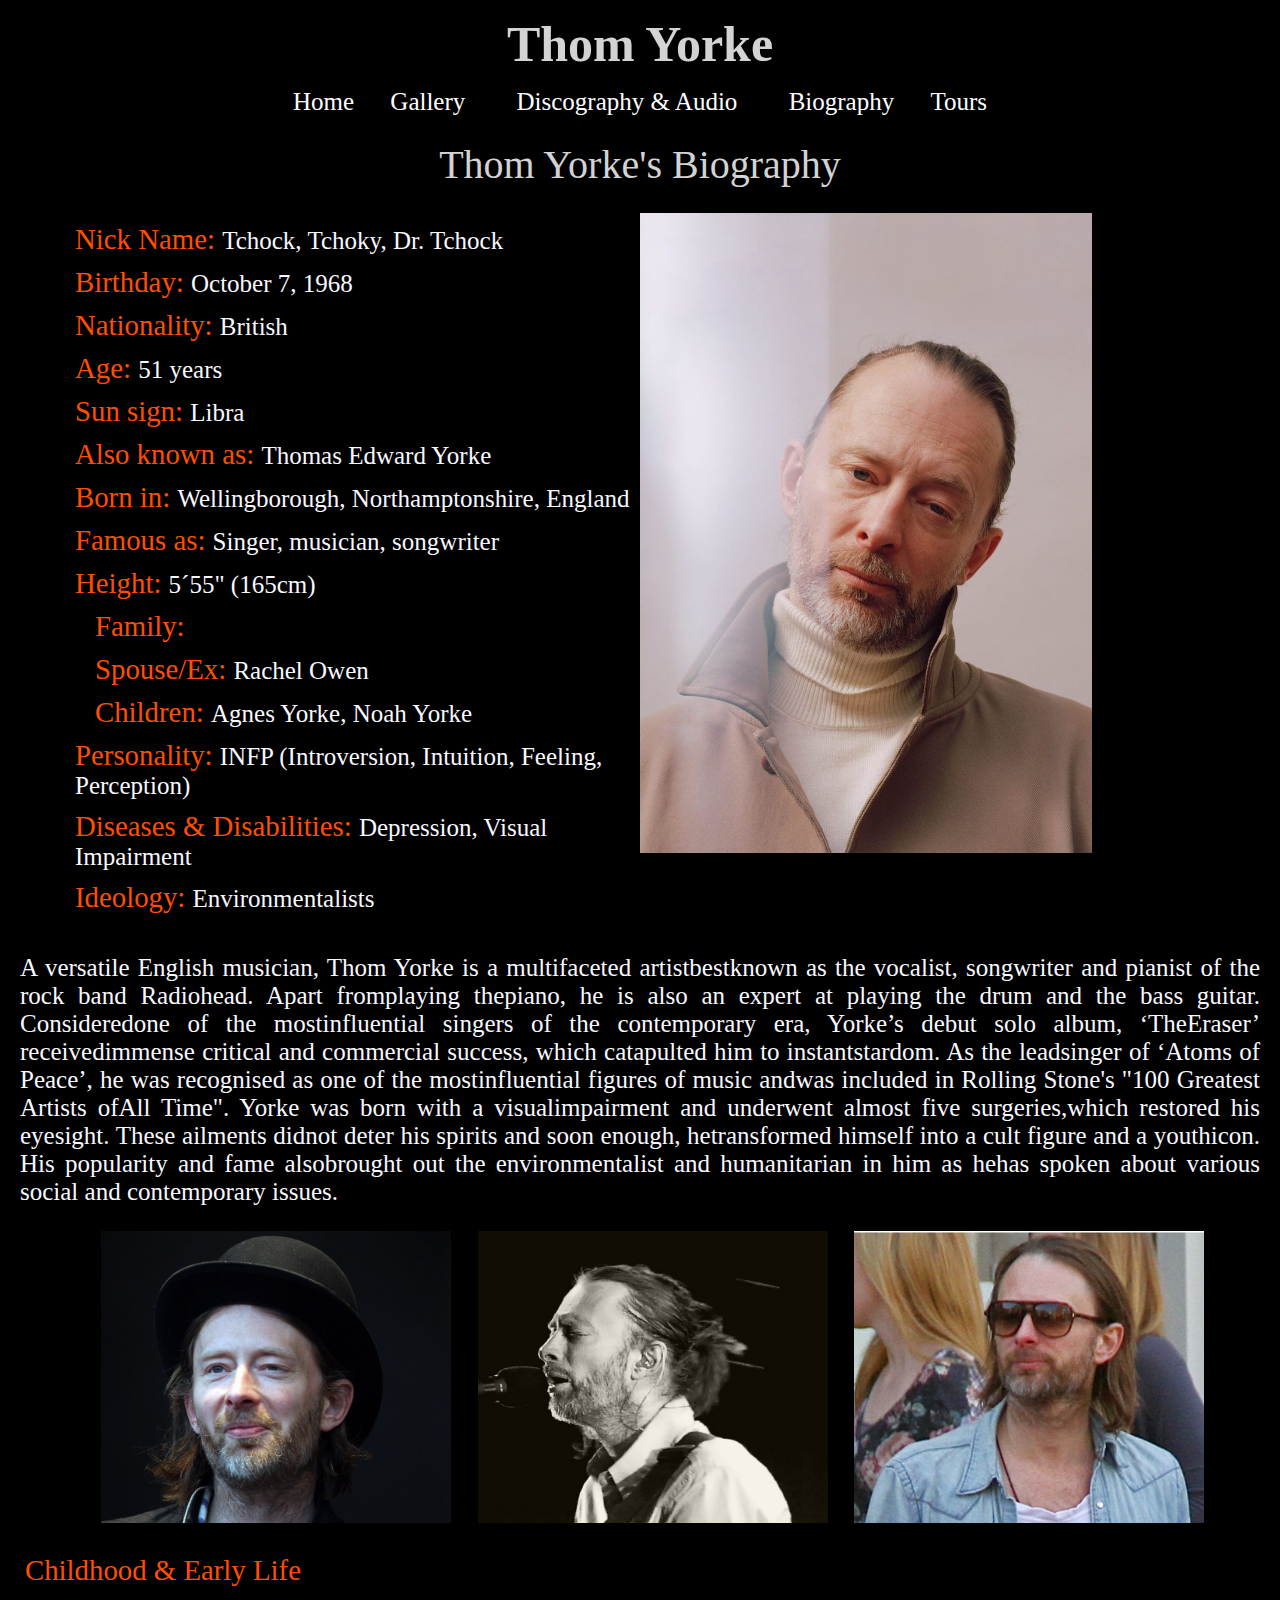
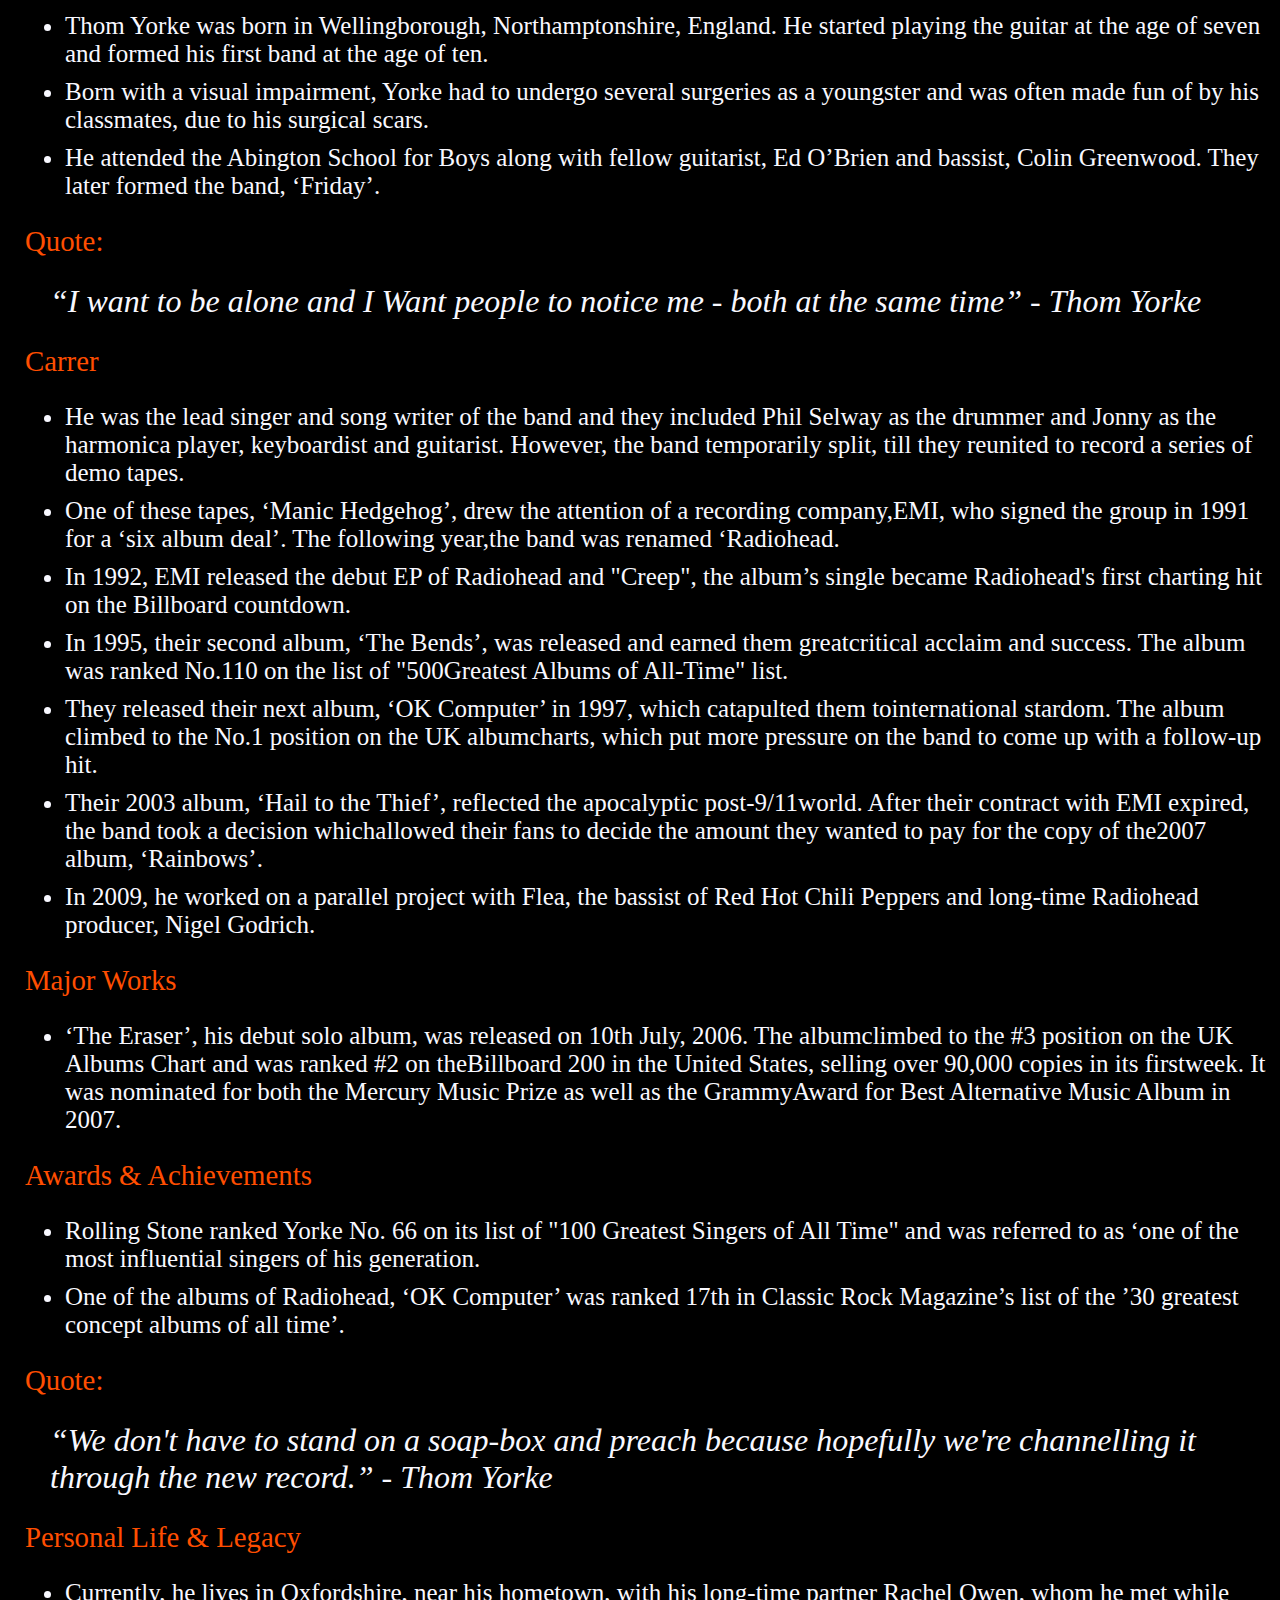
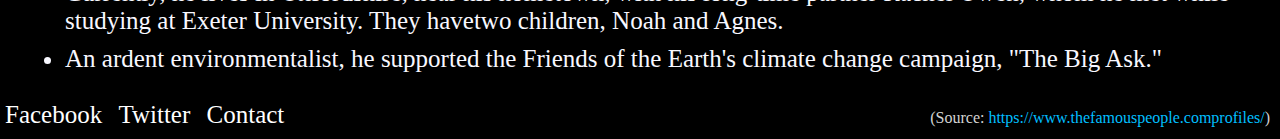
==== biography.html @ f34d4f46 "Primer commit" ====
<!DOCTYPE html>
<html lang="en-GB">
<!--Proyecto Dis. Web: Rafael Chacin #coderhouse-->

<head>
    <meta charset="UTF-8">
    <meta name="viewport" content="width=device-width, initial-scale=1.0">
    <meta http-equiv="X-UA-Compatible" content="ie=edge">
    <title>Biography - Thom Yorke Official Site</title>
    <link rel="stylesheet" href="css/biography.css">
    <link rel="stylesheet" media="screen" href="https://fontlibrary.org/face/bebas" type="text/css" />
</head>

<body>
    <header>
        <h1 class="thomyorke">Thom Yorke</h1>
        <nav class="header_nav">
            <a class="nav_text" href="index.html">Home</a>
            <a class="nav_text" href="gallery.html">Gallery</a>
            <div class="nav_div">
                <a class="nav_text" href="discography.html">Discography & Audio</a>
                <ul class="discos">
                    <li class="table_title">Anima (2019)</li>
                    <li class="table_title">Suspiria (2018)</li>
                    <li class="table_title">Tomorrow's Modern Boxes (2014)</li>
                    <li class="table_title">The Eraser Rmxs (2007)</li>
                    <li class="table_title">The Eraser (2006)</li>
                </ul>
            </div>
            <a class="nav_text" href="biography.html">Biography</a>
            <a class="nav_text" href="tours.html">Tours</a>
        </nav>
    </header>
    <p class="bio_title">Thom Yorke's Biography</p>
    <div class="personal_info">
        <div class="bio_body">
            <p class="personal_data"><span class="personaldata_title">Nick Name: </span>Tchock, Tchoky, Dr. Tchock</p>
            <p class="personal_data"><span class="personaldata_title">Birthday: </span>October 7, 1968</p>
            <p class="personal_data"><span class="personaldata_title">Nationality: </span>British</p>
            <p class="personal_data"><span class="personaldata_title">Age: </span>51 years</p>
            <p class="personal_data"><span class="personaldata_title">Sun sign: </span>Libra</p>
            <p class="personal_data"><span class="personaldata_title">Also known as: </span>Thomas Edward Yorke</p>
            <p class="personal_data"><span class="personaldata_title">Born in: </span>Wellingborough, Northamptonshire,
                England</p>
            <p class="personal_data"><span class="personaldata_title">Famous as: </span>Singer, musician, songwriter</p>
            <p class="personal_data"><span class="personaldata_title">Height: </span>5´55" (165cm)</p>
            <dl class="personal_data_list1">
                <dt class="personal_data1">Family:</dt>
                <dd class="personal_data"><span class="personaldata_title">Spouse/Ex: </span>Rachel Owen</dd>
                <dd class="personal_data"><span class="personaldata_title">Children: </span>Agnes Yorke, Noah Yorke</dd>
            </dl>
            <p class="personal_data"><span class="personaldata_title">Personality: </span>INFP (Introversion, Intuition,
                Feeling, Perception)</p>
            <p class="personal_data"><span class="personaldata_title">Diseases & Disabilities: </span>Depression, Visual
                Impairment</p>
            <p class="personal_data"><span class="personaldata_title">Ideology: </span>Environmentalists</p>
        </div>
        <div    class="thom_main">
            <img src="img/Thom-Yorke-755x1069.jpg" alt="Thom Yorke Main">
        </div>
        <div class="clear"></div>
    </div>
    <p class="intro"> A versatile English musician, Thom Yorke is a multifaceted artistbestknown as the vocalist,
        songwriter and pianist of the rock band Radiohead. Apart fromplaying thepiano, he is also an expert at playing
        the drum and the bass guitar. Consideredone of the mostinfluential singers of the contemporary era, Yorke’s
        debut solo album, ‘TheEraser’ receivedimmense critical and commercial success, which catapulted him to
        instantstardom. As the leadsinger of ‘Atoms of Peace’, he was recognised as one of the mostinfluential figures
        of music andwas included in Rolling Stone's "100 Greatest Artists ofAll Time". Yorke was born with a
        visualimpairment and underwent almost five surgeries,which restored his eyesight. These ailments didnot deter
        his spirits and soon enough, hetransformed himself into a cult figure and a youthicon. His popularity and fame
        alsobrought out the environmentalist and humanitarian in him as hehas spoken about various social and
        contemporary issues.</p>
    <div class="images_block">
        <img src="img/thom-yorke-4.jpg" alt="Thom Yorke" class="images1">
        <img src="img/thom-yorke-5.jpg" alt="Thom Yorke" class="images1">
        <img src="img/thom-yorke-6.jpg" alt="Thom Yorke" class="images1">
    </div>
    <div class="sec_intro">
        <div>
            <p class="intro_title">Childhood & Early Life</p>
            <ul>
                <li class="intro_list">
                    Thom Yorke was born in Wellingborough, Northamptonshire, England. He started playing the guitar at
                    the age of seven and formed his first band at the age of ten.
                </li>
                <li class="intro_list">
                    Born with a visual impairment, Yorke had to undergo several surgeries as a youngster and was often
                    made fun of by his classmates, due to his surgical scars.
                </li>
                <li class="intro_list">
                    He attended the Abington School for Boys along with fellow guitarist, Ed O’Brien and bassist, Colin
                    Greenwood. They later formed the band, ‘Friday’.
                </li>
            </ul>
        </div>
        <div class="quote1">
            <p class="quote_title">Quote: </p>
            <blockquote cite="https://www.thefamouspeople.com/profiles/thomas-edward-yorke-3003.php">
                <q>I want to be alone and I Want people to notice me - both at the same time</q> - Thom Yorke
            </blockquote>
        </div>
        <div>
            <p class="intro_title">Carrer</p>
            <ul>
                <li class="intro_list">
                    He was the lead singer and song writer of the band and they included Phil Selway as the drummer and
                    Jonny as the harmonica player, keyboardist and guitarist. However, the band temporarily split, till
                    they reunited to record a series of demo tapes.
                </li>
                <li class="intro_list">
                    One of these tapes, ‘Manic Hedgehog’, drew the attention of a recording company,EMI, who signed the
                    group in 1991 for a ‘six album deal’. The following year,the band was renamed ‘Radiohead.
                </li>
                <li class="intro_list">
                    In 1992, EMI released the debut EP of Radiohead and "Creep", the album’s single became Radiohead's
                    first charting hit on the Billboard countdown.
                </li>
                <li class="intro_list">
                    In 1995, their second album, ‘The Bends’, was released and earned them greatcritical acclaim and
                    success. The album was ranked No.110 on the list of "500Greatest Albums of All-Time" list.
                </li>
                <li class="intro_list">
                    They released their next album, ‘OK Computer’ in 1997, which catapulted them tointernational
                    stardom. The album climbed to the No.1 position on the UK albumcharts, which put more pressure on
                    the band to come up with a follow-up hit.
                </li>
                <li class="intro_list">
                    Their 2003 album, ‘Hail to the Thief’, reflected the apocalyptic post-9/11world. After their
                    contract with EMI expired, the band took a decision whichallowed their fans to decide the amount
                    they wanted to pay for the copy of the2007 album, ‘Rainbows’.
                </li>
                <li class="intro_list">
                    In 2009, he worked on a parallel project with Flea, the bassist of Red Hot Chili Peppers and
                    long-time Radiohead producer, Nigel Godrich.
                </li>
            </ul>
        </div>
        <div>
            <p class="intro_title">Major Works</p>
            <ul>
                <li class="intro_list">
                    ‘The Eraser’, his debut solo album, was released on 10th July, 2006. The albumclimbed to the #3
                    position on the UK Albums Chart and was ranked #2 on theBillboard 200 in the United States, selling
                    over 90,000 copies in its firstweek. It was nominated for both the Mercury Music Prize as well as
                    the GrammyAward for Best Alternative Music Album in 2007.
                </li>
            </ul>
        </div>
        <div>
            <p class="intro_title">Awards & Achievements</p>
            <ul>
                <li class="intro_list">
                    Rolling Stone ranked Yorke No. 66 on its list of "100 Greatest Singers of All Time" and was referred
                    to as ‘one of the most influential singers of his generation.
                </li>
                <li class="intro_list">
                    One of the albums of Radiohead, ‘OK Computer’ was ranked 17th in Classic Rock Magazine’s list of the
                    ’30 greatest concept albums of all time’.
                </li>
            </ul>
        </div>
        <div class="quote2">
            <p class="quote_title">Quote: </p>
            <blockquote cite="https://www.thefamouspeople.com/profiles/thomas-edward-yorke-3003.php">
                <q>We don't have to stand on a soap-box and preach because hopefully we're channelling it through the
                    new record.</q> - Thom Yorke
            </blockquote>
        </div>
        <div>
            <p class="intro_title">Personal Life & Legacy</p>
            <ul>
                <li class="intro_list">
                    Currently, he lives in Oxfordshire, near his hometown, with his long-time partner Rachel Owen, whom
                    he met while studying at Exeter University. They havetwo children, Noah and Agnes.
                </li>
                <li class="intro_list">
                    An ardent environmentalist, he supported the Friends of the Earth's climate change campaign, "The
                    Big Ask."
                </li>
            </ul>
        </div>
    </div>
    <footer class="main_footer">
        <div class="social_footer">
            <a class="footer_text" href="http://www.facebook.com" title="Facebook" target="_blank">Facebook</a>
            <a class="footer_text" href="http://www.twitter.com" title="Twitter" target="_blank">Twitter</a>
            <a class="footer_text" href="contact.html" target="_blank">Contact</a>
            <iframe
                src="https://open.spotify.com/follow/1/?uri=spotify:artist:4CvTDPKA6W06DRfBnZKrau&size=basic&theme=light"
                width="200" height="25" scrolling="no" frameborder="0" style="border:none; overflow:hidden;"
                allowtransparency="true"></iframe>
        </div>
        <div class="source_footer">
            <span class="source_link">(Source: </span><a
                href="https://www.thefamouspeople.com/profiles/thomas-edward-yorke-3003.php" id="source"
                target="_blank">https://www.thefamouspeople.comprofiles/</a><span class="source_link">)</span>
        </div>
    </footer>
</body>

</html>
---- css/biography.css ----
body{
    width: auto;
    background-color:#000000;
    color: lightgray;
    margin: 0px;
    font-size: 25px;
    font-family: 'BebasNeueRegular';
    font-weight: normal;
    font-style: normal;
}
header {
    height: 100%;
    text-align: center;
  }
  .header_nav {
    width: 100%;
  }
  .thomyorke {
    margin: 15px 0px;
  }
  .nav_text:link,
  .footer_text:link {
    color: white;
    text-decoration: none;
  }
  .nav_text:visited,
  .footer_text:visited {
    color: white;
  }
  .nav_text:hover,
  .footer_text:hover {
    text-decoration: none;
    color: #ff4e00;
  }
  .nav_text,
  .nav_div {
    margin: 0px 15px;
    display: inline;
    position: relative;
  }
  .discos {
    border: 1px outset lightslategrey;
    list-style-type: none;
    width: 300px;
    padding: 15px;
    background-color: #000000;
    display: none;
    position: absolute;
    top: 5px;
    left: 0px;
    z-index: auto;
    text-align: left;
  }
  .nav_div:hover .discos {
    color: #ff4e00;
    display: block;
}
.personal_info,.images_block,.sec_intro {
    margin-left: 25px;
}
.personal_info::after {
    display: table;
    clear: both;
    content: "";
}
/*.thom_main {
    height: auto;
    position: relative;
}*/
.bio_body,.thom_main {
    width: 45%;
    float: left;
}
.thom_main img {
    height: auto;
    max-width: 80%;
    vertical-align: middle;
}
.bio_body {
    padding-left: 50px;
}
.images_block {
    text-align: center;
}
.personaldata_title,.intro_title,.quote_title  {
    color: #FF4E00;
    font-size: 1.8rem;
    margin: 25px    0px;
}
.personal_data1     {
    color: #FF4E00;
    font-size: 1.8rem;
}
.personal_data,.personal_data,.intro,.intro_list  {
    color: ghostwhite;
    margin: 10px 0px;
}
.personal_data_list1        {
    margin: 5px 0px 5px 20px;
    list-style-type: circle;
}
.bio_title  {
    font-size: 2.5rem;
    margin: 25px    0px;
    text-align: center;
}
.intro  {
    margin: 30px 20px 25px 20px;
    text-align: justify;
}
.images1   {
    width: 350px;
    height: auto;
    margin: 0px 10px;
}
.main_footer    {
    width: 100%;
    margin: 0;
    position: relative;
    margin: 20px 0px 10px 0px;
}
.footer_text {
    margin: 0px 5px;
  }
.source_footer       {
    position: absolute;
    right: 10px;
    bottom: 0px;
    z-index: 1;
}
/*.source_footer   {
   ___Debería estar en el margen derecho inferior___ 
    
}*/
blockquote  {
    color: ghostwhite;
    font-style: italic;
    font-size: 2rem;
    margin: 15px    0px 15px    25px;
}
#source:visited {
    color: deepskyblue;
}
#source,.source_link    {
    font-size: 1rem;
}
#source:link    {
    color: deepskyblue;
    text-decoration: none;
}
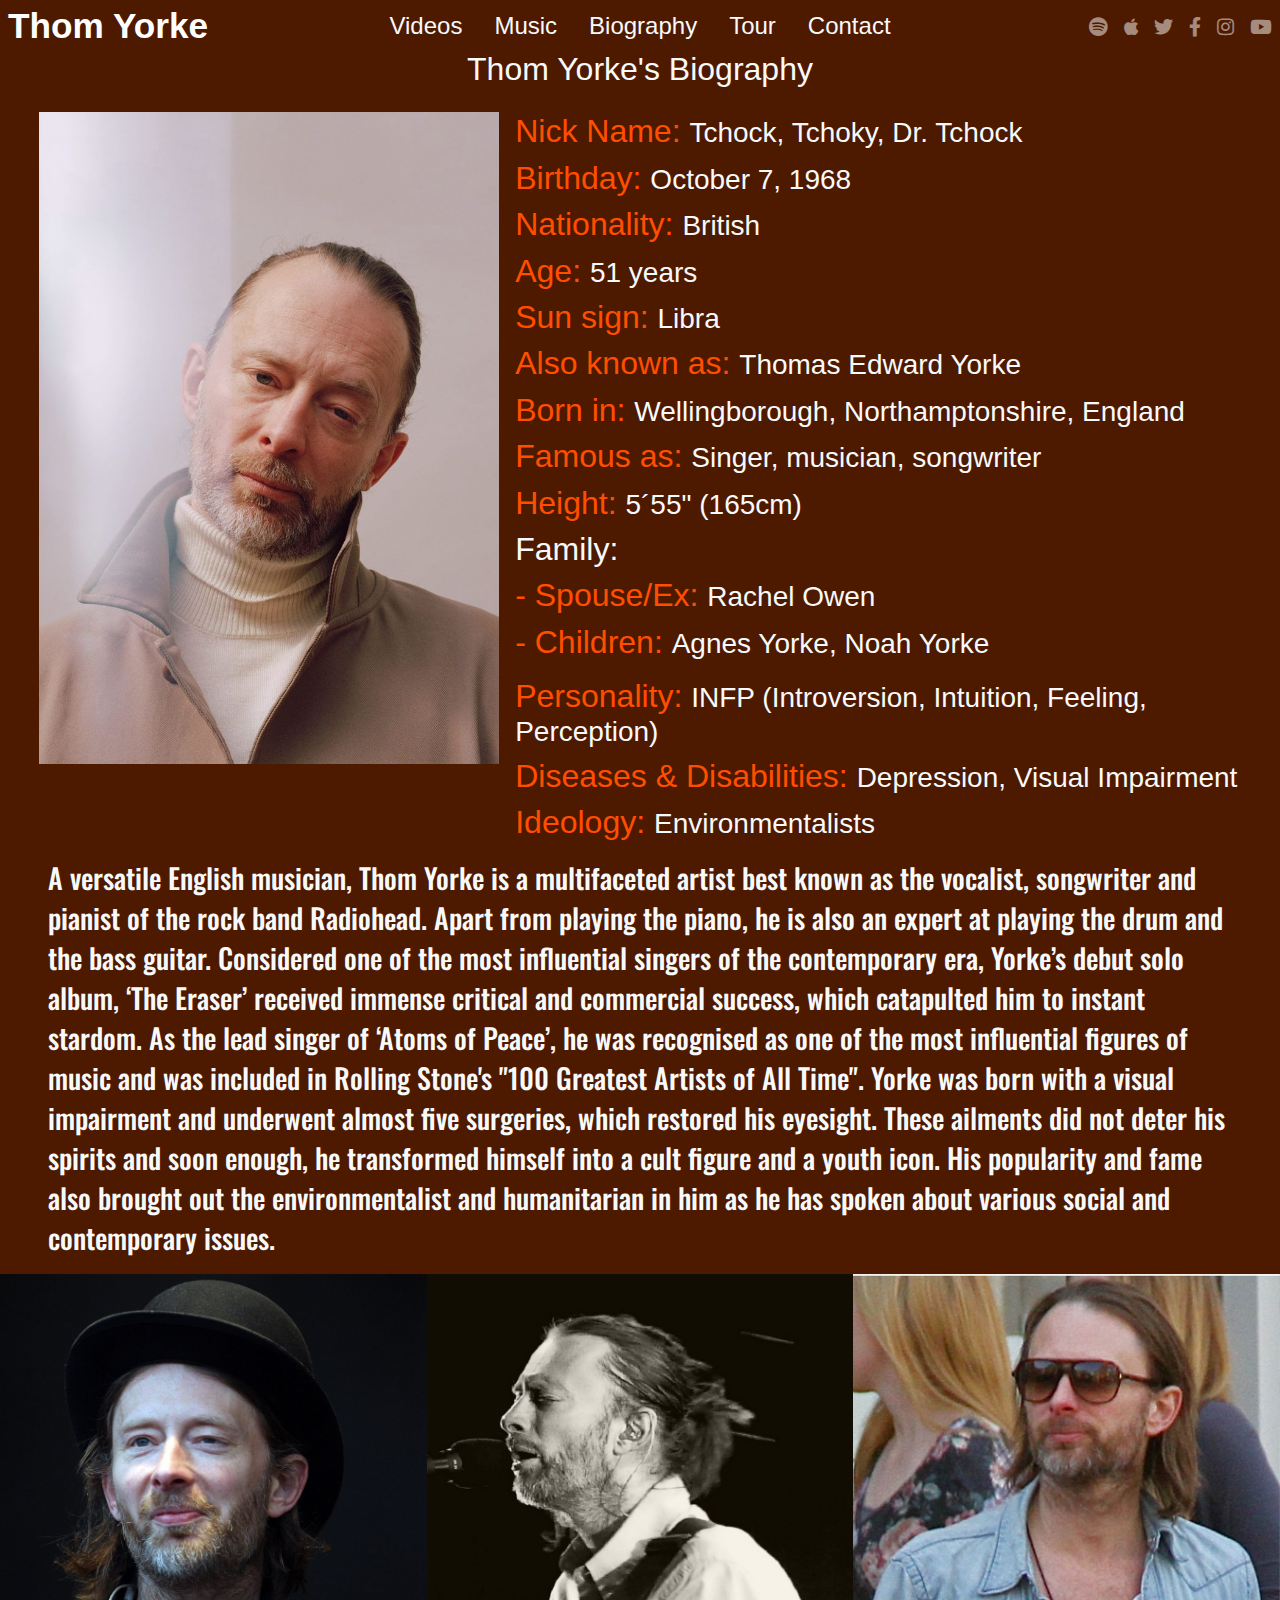
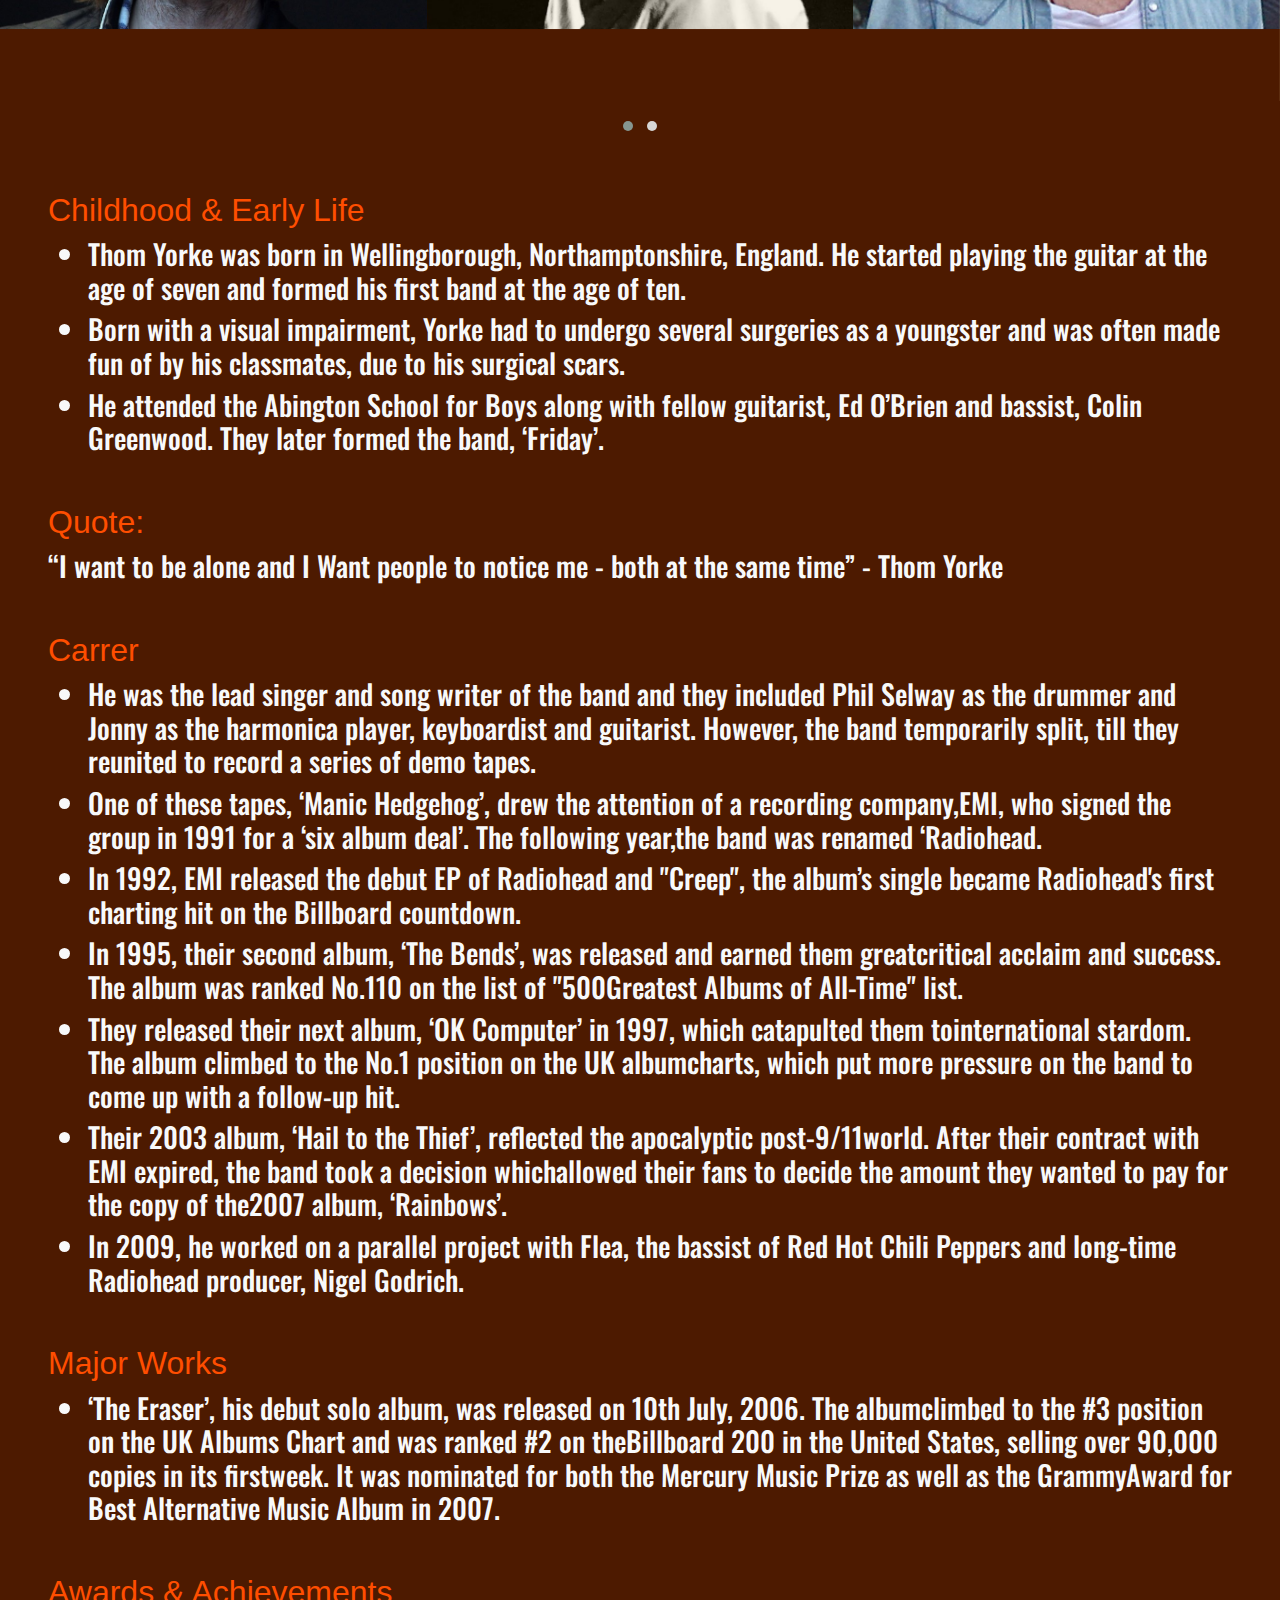
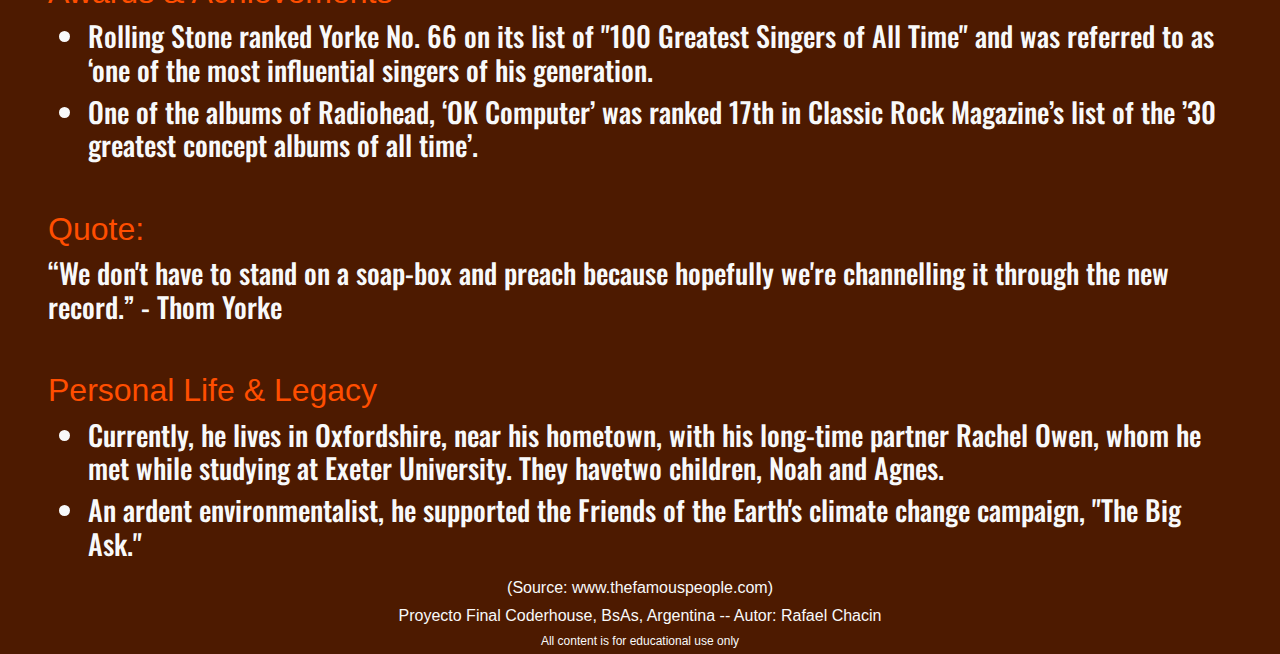
==== commit 55b573e2: "Bio update" ====
--- a/biography.html
+++ b/biography.html
@@ -3,199 +3,414 @@
 <!--Proyecto Dis. Web: Rafael Chacin #coderhouse-->
 
 <head>
-    <meta charset="UTF-8">
-    <meta name="viewport" content="width=device-width, initial-scale=1.0">
-    <meta http-equiv="X-UA-Compatible" content="ie=edge">
-    <title>Biography - Thom Yorke Official Site</title>
-    <link rel="stylesheet" href="css/biography.css">
-    <link rel="stylesheet" media="screen" href="https://fontlibrary.org/face/bebas" type="text/css" />
+  <meta charset="UTF-8" />
+  <meta name="viewport" content="width=device-width, initial-scale=1.0" />
+  <meta http-equiv="X-UA-Compatible" content="ie=edge" />
+  <meta name="theme-color" content="#787878" />
+  <title>Biography - Thom Yorke Official Site</title>
+  <link rel="shortcut icon" type="image/jpg" href="img/t-y.png" />
+  <link rel="stylesheet" href="https://cdnjs.cloudflare.com/ajax/libs/font-awesome/5.11.2/css/all.css" />
+  <link rel="stylesheet" href="css/bootstrap.css" />
+  <link rel="stylesheet" href="css/bootstrap-reboot.css" />
+  <link rel="stylesheet" href="css/bootstrap-grid.css" />
+  <link rel="stylesheet" media="screen" href="https://fontlibrary.org/face/bebas" type="text/css" />
+  <link href="https://fonts.googleapis.com/css?family=Bebas+Neue|Oswald&display=swap" rel="stylesheet">
+  <link rel="stylesheet" href="css/owl.carousel.min.css">
+  <link rel="stylesheet" href="css/owl.theme.default.min.css">
+  <style type="text/css">
+    .ham {
+      cursor: pointer;
+      -webkit-tap-highlight-color: transparent;
+      transition: transform 300ms;
+      -moz-user-select: none;
+      -webkit-user-select: none;
+      -ms-user-select: none;
+      user-select: none;
+    }
+
+    .hamRotate.active {
+      transform: rotate(45deg);
+    }
+
+    .hamRotate180.active {
+      transform: rotate(180deg);
+    }
+
+    .line {
+      fill: none;
+      transition: stroke-dasharray 400ms, stroke-dashoffset 400ms;
+      stroke: #6c757d;
+      stroke-width: 5.5;
+      stroke-linecap: round;
+    }
+
+    .ham1 .top {
+      stroke-dasharray: 40 139;
+    }
+
+    .ham1 .bottom {
+      stroke-dasharray: 40 180;
+    }
+
+    .ham1.active .top {
+      stroke-dashoffset: -98px;
+    }
+
+    .ham1.active .bottom {
+      stroke-dashoffset: -138px;
+    }
+
+    @media (min-width: 992px) {
+
+      .ham,
+      .line,
+      .ham1 {
+        display: none;
+      }
+    }
+  </style>
 </head>
 
 <body>
-    <header>
-        <h1 class="thomyorke">Thom Yorke</h1>
-        <nav class="header_nav">
-            <a class="nav_text" href="index.html">Home</a>
-            <a class="nav_text" href="gallery.html">Gallery</a>
-            <div class="nav_div">
-                <a class="nav_text" href="discography.html">Discography & Audio</a>
-                <ul class="discos">
-                    <li class="table_title">Anima (2019)</li>
-                    <li class="table_title">Suspiria (2018)</li>
-                    <li class="table_title">Tomorrow's Modern Boxes (2014)</li>
-                    <li class="table_title">The Eraser Rmxs (2007)</li>
-                    <li class="table_title">The Eraser (2006)</li>
-                </ul>
-            </div>
-            <a class="nav_text" href="biography.html">Biography</a>
-            <a class="nav_text" href="tours.html">Tours</a>
-        </nav>
-    </header>
-    <p class="bio_title">Thom Yorke's Biography</p>
-    <div class="personal_info">
-        <div class="bio_body">
-            <p class="personal_data"><span class="personaldata_title">Nick Name: </span>Tchock, Tchoky, Dr. Tchock</p>
-            <p class="personal_data"><span class="personaldata_title">Birthday: </span>October 7, 1968</p>
-            <p class="personal_data"><span class="personaldata_title">Nationality: </span>British</p>
-            <p class="personal_data"><span class="personaldata_title">Age: </span>51 years</p>
-            <p class="personal_data"><span class="personaldata_title">Sun sign: </span>Libra</p>
-            <p class="personal_data"><span class="personaldata_title">Also known as: </span>Thomas Edward Yorke</p>
-            <p class="personal_data"><span class="personaldata_title">Born in: </span>Wellingborough, Northamptonshire,
-                England</p>
-            <p class="personal_data"><span class="personaldata_title">Famous as: </span>Singer, musician, songwriter</p>
-            <p class="personal_data"><span class="personaldata_title">Height: </span>5´55" (165cm)</p>
-            <dl class="personal_data_list1">
-                <dt class="personal_data1">Family:</dt>
-                <dd class="personal_data"><span class="personaldata_title">Spouse/Ex: </span>Rachel Owen</dd>
-                <dd class="personal_data"><span class="personaldata_title">Children: </span>Agnes Yorke, Noah Yorke</dd>
-            </dl>
-            <p class="personal_data"><span class="personaldata_title">Personality: </span>INFP (Introversion, Intuition,
-                Feeling, Perception)</p>
-            <p class="personal_data"><span class="personaldata_title">Diseases & Disabilities: </span>Depression, Visual
-                Impairment</p>
-            <p class="personal_data"><span class="personaldata_title">Ideology: </span>Environmentalists</p>
-        </div>
-        <div    class="thom_main">
-            <img src="img/Thom-Yorke-755x1069.jpg" alt="Thom Yorke Main">
-        </div>
-        <div class="clear"></div>
-    </div>
-    <p class="intro"> A versatile English musician, Thom Yorke is a multifaceted artistbestknown as the vocalist,
-        songwriter and pianist of the rock band Radiohead. Apart fromplaying thepiano, he is also an expert at playing
-        the drum and the bass guitar. Consideredone of the mostinfluential singers of the contemporary era, Yorke’s
-        debut solo album, ‘TheEraser’ receivedimmense critical and commercial success, which catapulted him to
-        instantstardom. As the leadsinger of ‘Atoms of Peace’, he was recognised as one of the mostinfluential figures
-        of music andwas included in Rolling Stone's "100 Greatest Artists ofAll Time". Yorke was born with a
-        visualimpairment and underwent almost five surgeries,which restored his eyesight. These ailments didnot deter
-        his spirits and soon enough, hetransformed himself into a cult figure and a youthicon. His popularity and fame
-        alsobrought out the environmentalist and humanitarian in him as hehas spoken about various social and
-        contemporary issues.</p>
-    <div class="images_block">
-        <img src="img/thom-yorke-4.jpg" alt="Thom Yorke" class="images1">
-        <img src="img/thom-yorke-5.jpg" alt="Thom Yorke" class="images1">
-        <img src="img/thom-yorke-6.jpg" alt="Thom Yorke" class="images1">
-    </div>
-    <div class="sec_intro">
-        <div>
-            <p class="intro_title">Childhood & Early Life</p>
-            <ul>
-                <li class="intro_list">
-                    Thom Yorke was born in Wellingborough, Northamptonshire, England. He started playing the guitar at
-                    the age of seven and formed his first band at the age of ten.
-                </li>
-                <li class="intro_list">
-                    Born with a visual impairment, Yorke had to undergo several surgeries as a youngster and was often
-                    made fun of by his classmates, due to his surgical scars.
-                </li>
-                <li class="intro_list">
-                    He attended the Abington School for Boys along with fellow guitarist, Ed O’Brien and bassist, Colin
-                    Greenwood. They later formed the band, ‘Friday’.
-                </li>
-            </ul>
-        </div>
-        <div class="quote1">
-            <p class="quote_title">Quote: </p>
-            <blockquote cite="https://www.thefamouspeople.com/profiles/thomas-edward-yorke-3003.php">
-                <q>I want to be alone and I Want people to notice me - both at the same time</q> - Thom Yorke
-            </blockquote>
-        </div>
-        <div>
-            <p class="intro_title">Carrer</p>
-            <ul>
-                <li class="intro_list">
-                    He was the lead singer and song writer of the band and they included Phil Selway as the drummer and
-                    Jonny as the harmonica player, keyboardist and guitarist. However, the band temporarily split, till
-                    they reunited to record a series of demo tapes.
-                </li>
-                <li class="intro_list">
-                    One of these tapes, ‘Manic Hedgehog’, drew the attention of a recording company,EMI, who signed the
-                    group in 1991 for a ‘six album deal’. The following year,the band was renamed ‘Radiohead.
-                </li>
-                <li class="intro_list">
-                    In 1992, EMI released the debut EP of Radiohead and "Creep", the album’s single became Radiohead's
-                    first charting hit on the Billboard countdown.
-                </li>
-                <li class="intro_list">
-                    In 1995, their second album, ‘The Bends’, was released and earned them greatcritical acclaim and
-                    success. The album was ranked No.110 on the list of "500Greatest Albums of All-Time" list.
-                </li>
-                <li class="intro_list">
-                    They released their next album, ‘OK Computer’ in 1997, which catapulted them tointernational
-                    stardom. The album climbed to the No.1 position on the UK albumcharts, which put more pressure on
-                    the band to come up with a follow-up hit.
-                </li>
-                <li class="intro_list">
-                    Their 2003 album, ‘Hail to the Thief’, reflected the apocalyptic post-9/11world. After their
-                    contract with EMI expired, the band took a decision whichallowed their fans to decide the amount
-                    they wanted to pay for the copy of the2007 album, ‘Rainbows’.
-                </li>
-                <li class="intro_list">
-                    In 2009, he worked on a parallel project with Flea, the bassist of Red Hot Chili Peppers and
-                    long-time Radiohead producer, Nigel Godrich.
-                </li>
-            </ul>
-        </div>
-        <div>
-            <p class="intro_title">Major Works</p>
-            <ul>
-                <li class="intro_list">
-                    ‘The Eraser’, his debut solo album, was released on 10th July, 2006. The albumclimbed to the #3
-                    position on the UK Albums Chart and was ranked #2 on theBillboard 200 in the United States, selling
-                    over 90,000 copies in its firstweek. It was nominated for both the Mercury Music Prize as well as
-                    the GrammyAward for Best Alternative Music Album in 2007.
-                </li>
-            </ul>
-        </div>
-        <div>
-            <p class="intro_title">Awards & Achievements</p>
-            <ul>
-                <li class="intro_list">
-                    Rolling Stone ranked Yorke No. 66 on its list of "100 Greatest Singers of All Time" and was referred
-                    to as ‘one of the most influential singers of his generation.
-                </li>
-                <li class="intro_list">
-                    One of the albums of Radiohead, ‘OK Computer’ was ranked 17th in Classic Rock Magazine’s list of the
-                    ’30 greatest concept albums of all time’.
-                </li>
-            </ul>
-        </div>
-        <div class="quote2">
-            <p class="quote_title">Quote: </p>
-            <blockquote cite="https://www.thefamouspeople.com/profiles/thomas-edward-yorke-3003.php">
-                <q>We don't have to stand on a soap-box and preach because hopefully we're channelling it through the
-                    new record.</q> - Thom Yorke
-            </blockquote>
-        </div>
-        <div>
-            <p class="intro_title">Personal Life & Legacy</p>
-            <ul>
-                <li class="intro_list">
-                    Currently, he lives in Oxfordshire, near his hometown, with his long-time partner Rachel Owen, whom
-                    he met while studying at Exeter University. They havetwo children, Noah and Agnes.
-                </li>
-                <li class="intro_list">
-                    An ardent environmentalist, he supported the Friends of the Earth's climate change campaign, "The
-                    Big Ask."
-                </li>
-            </ul>
-        </div>
-    </div>
-    <footer class="main_footer">
-        <div class="social_footer">
-            <a class="footer_text" href="http://www.facebook.com" title="Facebook" target="_blank">Facebook</a>
-            <a class="footer_text" href="http://www.twitter.com" title="Twitter" target="_blank">Twitter</a>
-            <a class="footer_text" href="contact.html" target="_blank">Contact</a>
-            <iframe
-                src="https://open.spotify.com/follow/1/?uri=spotify:artist:4CvTDPKA6W06DRfBnZKrau&size=basic&theme=light"
-                width="200" height="25" scrolling="no" frameborder="0" style="border:none; overflow:hidden;"
-                allowtransparency="true"></iframe>
-        </div>
-        <div class="source_footer">
-            <span class="source_link">(Source: </span><a
-                href="https://www.thefamouspeople.com/profiles/thomas-edward-yorke-3003.php" id="source"
-                target="_blank">https://www.thefamouspeople.comprofiles/</a><span class="source_link">)</span>
-        </div>
-    </footer>
+  <header>
+    <nav class="navbar navbar-expand-lg navbar-dark fixed-top" role="navigation"
+      style="background-color: #000000; transition: 300ms ease-out;">
+      <a class="navbar-brand text-secundary font-weight-bold py-0 mx-2" style="font-size: 2.2rem;"
+        href="index.html">Thom Yorke</a>
+      <svg class="ham hamRotate ham1" id="burger" viewBox="0 0 100 100" width="50"
+        onclick="this.classList.toggle('active')">
+        <path class="line top"
+          d="m 30,33 h 40 c 0,0 9.044436,-0.654587 9.044436,-8.508902 0,-7.854315 -8.024349,-11.958003 -14.89975,-10.85914 -6.875401,1.098863 -13.637059,4.171617 -13.637059,16.368042 v 40" />
+        <path class="line middle" d="m 30,50 h 40" />
+        <path class="line bottom"
+          d="m 30,67 h 40 c 12.796276,0 15.357889,-11.717785 15.357889,-26.851538 0,-15.133752 -4.786586,-27.274118 -16.667516,-27.274118 -11.88093,0 -18.499247,6.994427 -18.435284,17.125656 l 0.252538,40" />
+      </svg>
+
+      <div class="navbar-collapse collapse" id="navbarTogglerDemo">
+        <!--<div class="d-flex flex-row toggle-menu"></div>-->
+
+        <ul class="navbar-nav especial toggle-menu justify-content-center">
+          <li class="nav-item">
+            <a class="nav-link text-light mx-3 p-0" href="videos.html" id="fotos">Videos</a>
+          </li>
+          <li class="nav-item">
+            <a class="nav-link text-light mx-3 p-0" href="music.html" id="musica">Music</a>
+          </li>
+          <li class="nav-item">
+            <a class="nav-link text-light mx-3 p-0" href="#" id="bio">Biography</a>
+          </li>
+          <li class="nav-item">
+            <a class="nav-link text-light mx-3 p-0" href="tours.html" id="gira">Tour</a>
+          </li>
+          <li class="nav-item">
+            <a class="nav-link text-light mx-3 p-0" href="contact.html" id="contacto">Contact</a>
+          </li>
+        </ul>
+      </div>
+      <div class="mobile-footer">
+        <ul class="navbar-nav mt-lg-0 justify-content-center">
+          <li class="nav-item mx-2" style="font-size: 1.2em;">
+            <a class="fab fa-spotify nav-link p-0" href="https://open.spotify.com/artist/4CvTDPKA6W06DRfBnZKrau"
+              title="Spotify" target="_blank"></a>
+          </li>
+          <li class="nav-item mx-2" style="font-size: 1.2em;">
+            <a class="fab fa-apple nav-link p-0" href="https://music.apple.com/us/artist/thom-yorke/39753073"
+              title="Apple Music" target="_blank"></a>
+          </li>
+          <li class="nav-item mx-2" style="font-size: 1.2em;">
+            <a class="fab fa-twitter nav-link p-0" href="https://twitter.com/thomyorke" title="Twitter"
+              target="_blank"></a>
+          </li>
+          <li class="nav-item mx-2" style="font-size: 1.2em;">
+            <a class="fab fa-facebook-f nav-link p-0" href="https://www.facebook.com/thom.yorke.353250"
+              title="Facebook m-1" target="_blank"></a>
+          </li>
+          <li class="nav-item mx-2" style="font-size: 1.2em;">
+            <a class="fab fa-instagram nav-link p-0" href="https://www.instagram.com/thomyorke/" title="Instagram"
+              target="_blank"></a>
+          </li>
+          <li class="nav-item mx-2" style="font-size: 1.2em;">
+            <a class="fab fa-youtube nav-link p-0" href="https://www.youtube.com/channel/UC9BJwi8Q2AiLtLHdGlWqsrQ"
+              title="YouTube" target="_blank"></a>
+          </li>
+        </ul>
+      </div>
+    </nav>
+  </header>
+  <h2 class="text-light h2 text-center mb-0" style="margin-top: 50px;">Thom Yorke's Biography</h2>
+  <div class="container-fluid d-lg-inline-flex mt-4 text-center">
+
+    <div class="ml-lg-4">
+      <img class="img-fluid" style="max-height: 680px;" src="img/Thom-Yorke-755x1069.jpg" alt="Thom Yorke Main">
+    </div>
+    <div class="ml-3 my-0 text-left">
+      <p class="h3 text-light"><span class="h2 text-warning">Nick Name: </span>Tchock, Tchoky, Dr. Tchock</p>
+      <p class="h3 text-light"><span class="h2 text-warning">Birthday: </span>October 7, 1968</p>
+      <p class="h3 text-light"><span class="h2 text-warning">Nationality: </span>British</p>
+      <p class="h3 text-light"><span class="h2 text-warning">Age: </span>51 years</p>
+      <p class="h3 text-light"><span class="h2 text-warning">Sun sign: </span>Libra</p>
+      <p class="h3 text-light"><span class="h2 text-warning">Also known as: </span>Thomas Edward Yorke</p>
+      <p class="h3 text-light"><span class="h2 text-warning">Born in: </span>Wellingborough, Northamptonshire,
+        England</p>
+      <p class="h3 text-light"><span class="h2 text-warning">Famous as: </span>Singer, musician, songwriter</p>
+      <p class="h3 text-light"><span class="h2 text-warning">Height: </span>5´55" (165cm)</p>
+      <dl class="">
+        <dt class="h2 text-light">Family:</dt>
+        <dd class="h3 text-light"><span class="h2 text-warning">- Spouse/Ex: </span>Rachel Owen</dd>
+        <dd class="h3 text-light"><span class="h2 text-warning">- Children: </span>Agnes Yorke, Noah Yorke</dd>
+      </dl>
+      <p class="h3 text-light"><span class="h2 text-warning">Personality: </span>INFP (Introversion, Intuition,
+        Feeling, Perception)</p>
+      <p class="h3 text-light"><span class="h2 text-warning">Diseases & Disabilities: </span>Depression, Visual
+        Impairment</p>
+      <p class="h3 text-light mb-0"><span class="h2 text-warning">Ideology: </span>Environmentalists</p>
+    </div>
+
+    <!--<div class="clear"></div>-->
+  </div>
+  <div class="container-fluid justify-content-center h3 text-light my-3 px-lg-5"
+    style="font-family: 'Oswald', sans-serif; line-height: 2.5rem;">
+    <p>A versatile English musician, Thom Yorke is a multifaceted artist best known as the vocalist, songwriter and
+      pianist of the rock band Radiohead. Apart from playing the piano, he is also an expert at playing the drum and the
+      bass guitar. Considered one of the most influential singers of the contemporary era, Yorke’s debut solo album,
+      ‘The Eraser’ received immense critical and commercial success, which catapulted him to instant stardom. As the
+      lead singer of ‘Atoms of Peace’, he was recognised as one of the most influential figures of music and was
+      included in Rolling Stone's "100 Greatest Artists of All Time". Yorke was born with a visual impairment and
+      underwent almost five surgeries, which restored his eyesight. These ailments did not deter his spirits and soon
+      enough, he transformed himself into a cult figure and a youth icon. His popularity and fame also brought out the
+      environmentalist and humanitarian in him as he has spoken about various social and contemporary issues.</p>
+  </div>
+  <div class="owl-carousel owl-theme owl-loaded">
+    <div class="owl-stage-outer">
+      <div class="owl-stage">
+        <div class="owl-item"><img class="img-fluid" src="img/thom-yorke-4.jpg" alt="Thom Yorke"></div>
+        <div class="owl-item"><img class="img-fluid" src="img/thom-yorke-5.jpg" alt="Thom Yorke"></div>
+        <div class="owl-item"><img class="img-fluid" src="img/thom-yorke-6.jpg" alt="Thom Yorke"></div>
+        <div class="owl-item"><img class="img-fluid" src="img/thomyorke_20191226_1.png" alt="Thom Yorke"></div>
+        <div class="owl-item"><img class="img-fluid" src="img/thomyorke_20191226_10.png" alt="Thom Yorke"></div>
+        <div class="owl-item"><img class="img-fluid" src="img/myxomhead_20191226_12.png" alt="Thom Yorke"></div>
+      </div>
+    </div>
+  </div>
+
+  <div class="container-fluid mt-5 px-lg-5">
+    <p class="h2 text-left text-warning">Childhood & Early Life</p>
+    <ul>
+      <li class="h3 text-light" style="font-family: 'Oswald', sans-serif;">
+        Thom Yorke was born in Wellingborough, Northamptonshire, England. He started playing the guitar at
+        the age of seven and formed his first band at the age of ten.
+      </li>
+      <li class="h3 text-light" style="font-family: 'Oswald', sans-serif;">
+        Born with a visual impairment, Yorke had to undergo several surgeries as a youngster and was often
+        made fun of by his classmates, due to his surgical scars.
+      </li>
+      <li class="h3 text-light" style="font-family: 'Oswald', sans-serif;">
+        He attended the Abington School for Boys along with fellow guitarist, Ed O’Brien and bassist, Colin
+        Greenwood. They later formed the band, ‘Friday’.
+      </li>
+    </ul>
+  </div>
+  <div class="container-fluid mt-5 px-lg-5">
+    <p class="h2 text-left text-warning">Quote: </p>
+    <blockquote class="h3 text-light" style="font-family: 'Oswald', sans-serif;" cite="https://www.thefamouspeople.com/profiles/thomas-edward-yorke-3003.php">
+      <q>I want to be alone and I Want people to notice me - both at the same time</q> - Thom Yorke
+    </blockquote>
+  </div>
+  <div class="container-fluid mt-5 px-lg-5">
+    <p class="h2 text-left text-warning">Carrer</p>
+    <ul>
+      <li class="h3 text-light" style="font-family: 'Oswald', sans-serif;">
+        He was the lead singer and song writer of the band and they included Phil Selway as the drummer and
+        Jonny as the harmonica player, keyboardist and guitarist. However, the band temporarily split, till
+        they reunited to record a series of demo tapes.
+      </li>
+      <li class="h3 text-light" style="font-family: 'Oswald', sans-serif;">
+        One of these tapes, ‘Manic Hedgehog’, drew the attention of a recording company,EMI, who signed the
+        group in 1991 for a ‘six album deal’. The following year,the band was renamed ‘Radiohead.
+      </li>
+      <li class="h3 text-light" style="font-family: 'Oswald', sans-serif;">
+        In 1992, EMI released the debut EP of Radiohead and "Creep", the album’s single became Radiohead's
+        first charting hit on the Billboard countdown.
+      </li>
+      <li class="h3 text-light" style="font-family: 'Oswald', sans-serif;">
+        In 1995, their second album, ‘The Bends’, was released and earned them greatcritical acclaim and
+        success. The album was ranked No.110 on the list of "500Greatest Albums of All-Time" list.
+      </li>
+      <li class="h3 text-light" style="font-family: 'Oswald', sans-serif;">
+        They released their next album, ‘OK Computer’ in 1997, which catapulted them tointernational
+        stardom. The album climbed to the No.1 position on the UK albumcharts, which put more pressure on
+        the band to come up with a follow-up hit.
+      </li>
+      <li class="h3 text-light" style="font-family: 'Oswald', sans-serif;">
+        Their 2003 album, ‘Hail to the Thief’, reflected the apocalyptic post-9/11world. After their
+        contract with EMI expired, the band took a decision whichallowed their fans to decide the amount
+        they wanted to pay for the copy of the2007 album, ‘Rainbows’.
+      </li>
+      <li class="h3 text-light" style="font-family: 'Oswald', sans-serif;">
+        In 2009, he worked on a parallel project with Flea, the bassist of Red Hot Chili Peppers and
+        long-time Radiohead producer, Nigel Godrich.
+      </li>
+    </ul>
+  </div>
+  <div class="container-fluid mt-5 px-lg-5"> 
+    <p class="h2 text-left text-warning">Major Works</p>
+    <ul>
+      <li class="h3 text-light" style="font-family: 'Oswald', sans-serif;">
+        ‘The Eraser’, his debut solo album, was released on 10th July, 2006. The albumclimbed to the #3
+        position on the UK Albums Chart and was ranked #2 on theBillboard 200 in the United States, selling
+        over 90,000 copies in its firstweek. It was nominated for both the Mercury Music Prize as well as
+        the GrammyAward for Best Alternative Music Album in 2007.
+      </li>
+    </ul>
+  </div>
+  <div class="container-fluid mt-5 px-lg-5">
+    <p class="h2 text-left text-warning">Awards & Achievements</p>
+    <ul>
+      <li class="h3 text-light" style="font-family: 'Oswald', sans-serif;">
+        Rolling Stone ranked Yorke No. 66 on its list of "100 Greatest Singers of All Time" and was referred
+        to as ‘one of the most influential singers of his generation.
+      </li>
+      <li class="h3 text-light" style="font-family: 'Oswald', sans-serif;">
+        One of the albums of Radiohead, ‘OK Computer’ was ranked 17th in Classic Rock Magazine’s list of the
+        ’30 greatest concept albums of all time’.
+      </li>
+    </ul>
+  </div>
+  <div class="container-fluid mt-5 px-lg-5">
+    <p class="h2 text-left text-warning">Quote: </p>
+    <blockquote class="h3 text-light" style="font-family: 'Oswald', sans-serif;" cite="https://www.thefamouspeople.com/profiles/thomas-edward-yorke-3003.php">
+      <q>We don't have to stand on a soap-box and preach because hopefully we're channelling it through the
+        new record.</q> - Thom Yorke
+    </blockquote>
+  </div>
+  <div class="container-fluid mt-5 px-lg-5">
+    <p class="h2 text-left text-warning">Personal Life & Legacy</p>
+    <ul>
+      <li class="h3 text-light" style="font-family: 'Oswald', sans-serif;">
+        Currently, he lives in Oxfordshire, near his hometown, with his long-time partner Rachel Owen, whom
+        he met while studying at Exeter University. They havetwo children, Noah and Agnes.
+      </li>
+      <li class="h3 text-light" style="font-family: 'Oswald', sans-serif;">
+        An ardent environmentalist, he supported the Friends of the Earth's climate change campaign, "The
+        Big Ask."
+      </li>
+    </ul>
+  </div>
+
+  <footer class="d-flex flex-column text-center" id="rafaelch">
+    <div class="nav-item px-auto text-light mb-1" style="font-size: 1rem;">
+      <span class="text-light">(Source: </span><a
+      href="https://www.thefamouspeople.com/profiles/thomas-edward-yorke-3003.php"
+      target="_blank" class="text-light">www.thefamouspeople.com</a><span class="text-light">)</span>
+    </div>
+    <div class="nav-item px-auto text-light mb-1" style="font-size: 1rem;">
+      Proyecto Final Coderhouse, BsAs, Argentina -- Autor: Rafael Chacin
+    </div>
+    <div class="nav-item px-auto text-light mb-1" style="font-size: 0.75rem;">
+      All content is for educational use only
+    </div>
+  </footer>
+
+  <script src="https://code.jquery.com/jquery-3.4.1.slim.min.js"
+    integrity="sha384-J6qa4849blE2+poT4WnyKhv5vZF5SrPo0iEjwBvKU7imGFAV0wwj1yYfoRSJoZ+n"
+    crossorigin="anonymous"></script>
+  <script src="https://cdn.jsdelivr.net/npm/popper.js@1.16.0/dist/umd/popper.min.js"
+    integrity="sha384-Q6E9RHvbIyZFJoft+2mJbHaEWldlvI9IOYy5n3zV9zzTtmI3UksdQRVvoxMfooAo"
+    crossorigin="anonymous"></script>
+  <script src="https://stackpath.bootstrapcdn.com/bootstrap/4.4.1/js/bootstrap.min.js"
+    integrity="sha384-wfSDF2E50Y2D1uUdj0O3uMBJnjuUD4Ih7YwaYd1iqfktj0Uod8GCExl3Og8ifwB6"
+    crossorigin="anonymous"></script>
+  <!--<script src="https://ajax.googleapis.com/ajax/libs/jquery/3.4.1/jquery.min.js"></script>-->
+  <script src="https://code.jquery.com/jquery-3.4.1.js"></script>
+  <script src="js/jquery.min.js"></script>
+  <script src="js/owl.carousel.min.js"></script>
+  <script type="text/javascript">
+    $(document).ready(function () {
+      $(".owl-carousel").owlCarousel();
+    });
+    $("body,.navbar-dark,.navbar-nav").css("background-color", "#4d1a00");
+    $(document).ready(function () {
+      $("#burger").click(function () {
+        $("#navbarTogglerDemo").slideToggle(300);
+      });
+    });
+    var especial = $(".especial");
+    $("#fotos").hover(
+      function () {
+        colorSwitch("#cc4400");
+      },
+      function () {
+        colorSwitch("#4d1a00");
+      }
+    );
+    $("#musica").hover(
+      function () {
+        colorSwitch("#993300");
+      },
+      function () {
+        colorSwitch("#4d1a00");
+      }
+    );
+    $("#bio").hover(
+      function () {
+        colorSwitch("#4d1a00");
+      },
+      function () {
+        colorSwitch("#4d1a00");
+      }
+    );
+    $("#gira").hover(
+      function () {
+        colorSwitch("#331100");
+      },
+      function () {
+        colorSwitch("#4d1a00");
+      }
+    );
+    $("#contacto").hover(
+      function () {
+        colorSwitch("#333333");
+      },
+      function () {
+        colorSwitch("#4d1a00");
+      }
+    );
+    function colorSwitch(color) {
+      $("body").css("background-color", color);
+      $(".navbar-nav").css("background-color", color);
+      $(".navbar-dark").css("background-color", color);
+    }
+    especial.css("font-size", "1.5rem");
+
+    $("#bio,#gira,#fotos,#musica,#contacto").hover(
+      function () {
+        $(this).animate({ fontSize: "1.85rem" }, 300);
+      },
+      function () {
+        $(this).animate({ fontSize: "1.5rem" }, 300);
+      }
+    );
+  </script>
+
+  <script>
+    $(document).ready(function () {
+      $("a").on("click", function (event) {
+        if (this.hash !== "") {
+          event.preventDefault();
+          var hash = this.hash;
+          $("html, body").animate(
+            {
+              scrollTop: $(hash).offset().top
+            },
+            800,
+            function () {
+              window.location.hash = hash;
+            }
+          );
+        }
+      });
+    });
+  </script>
 </body>
 
 </html>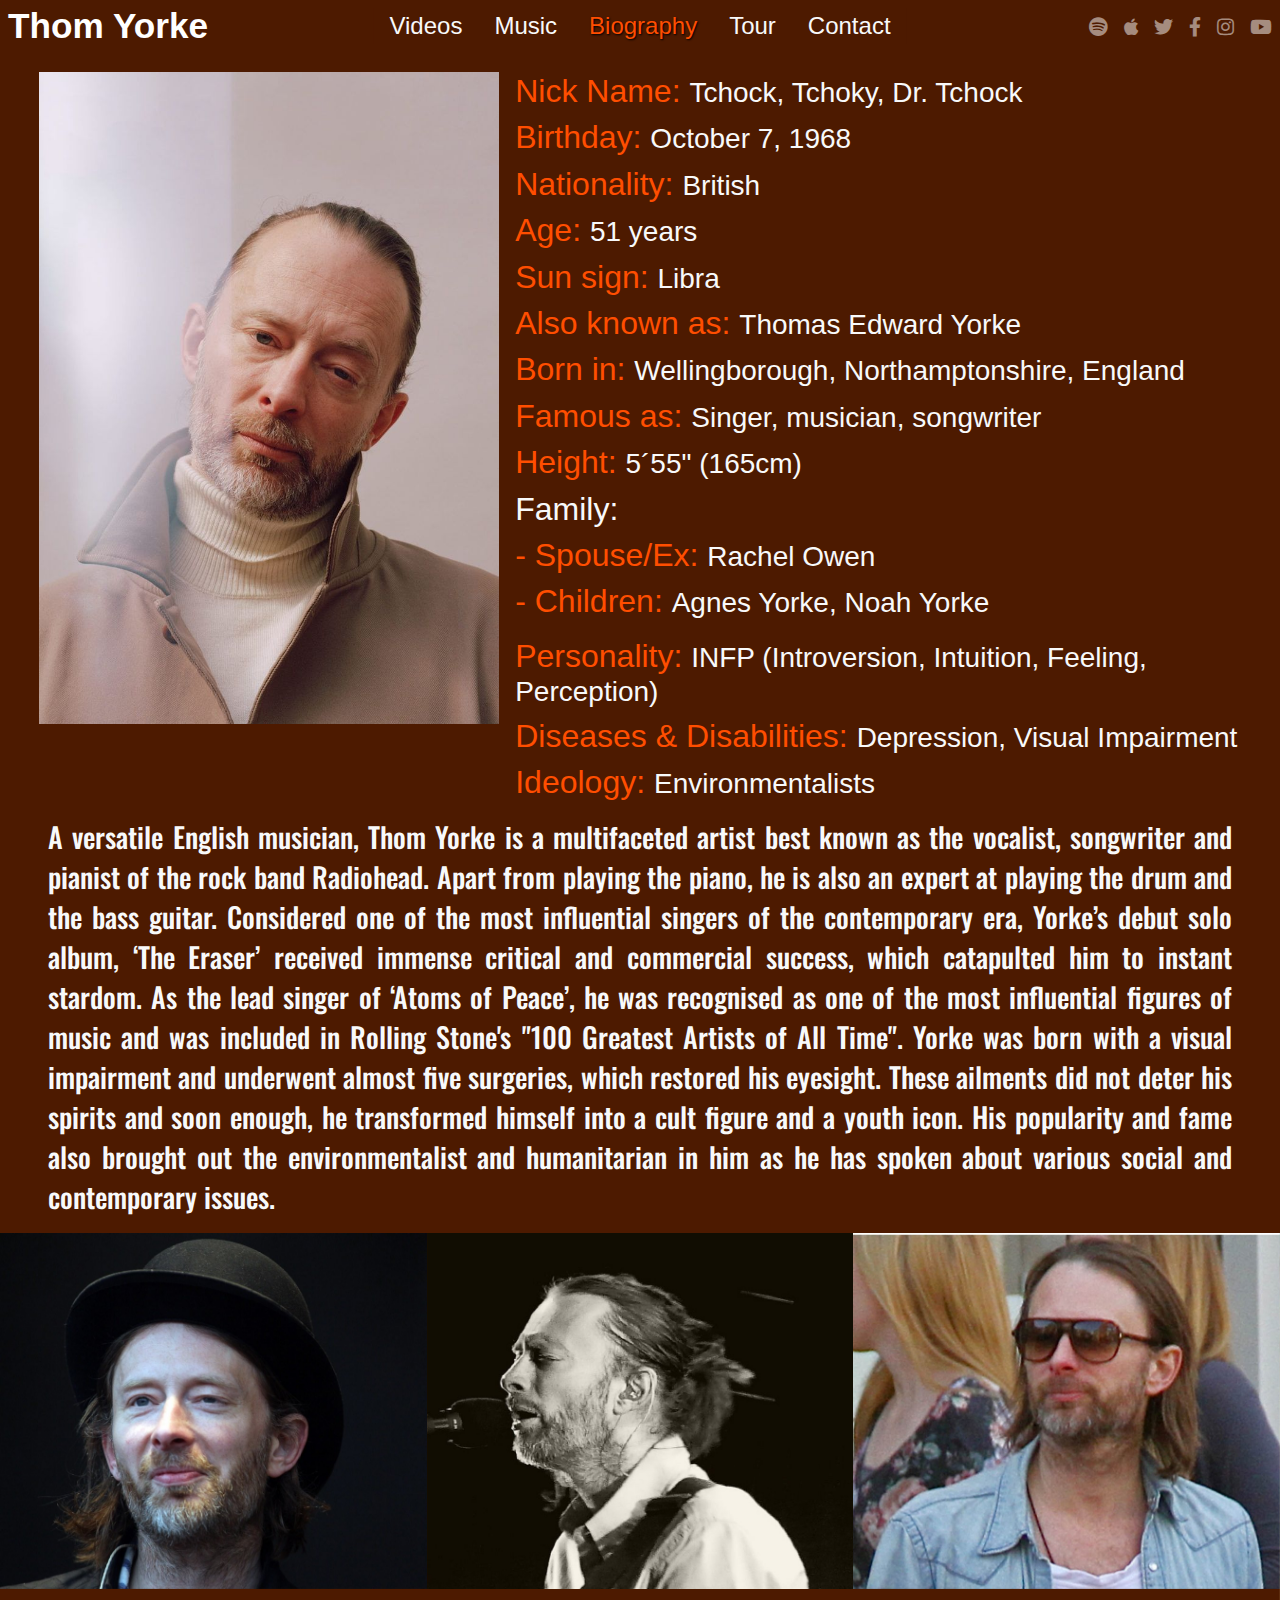
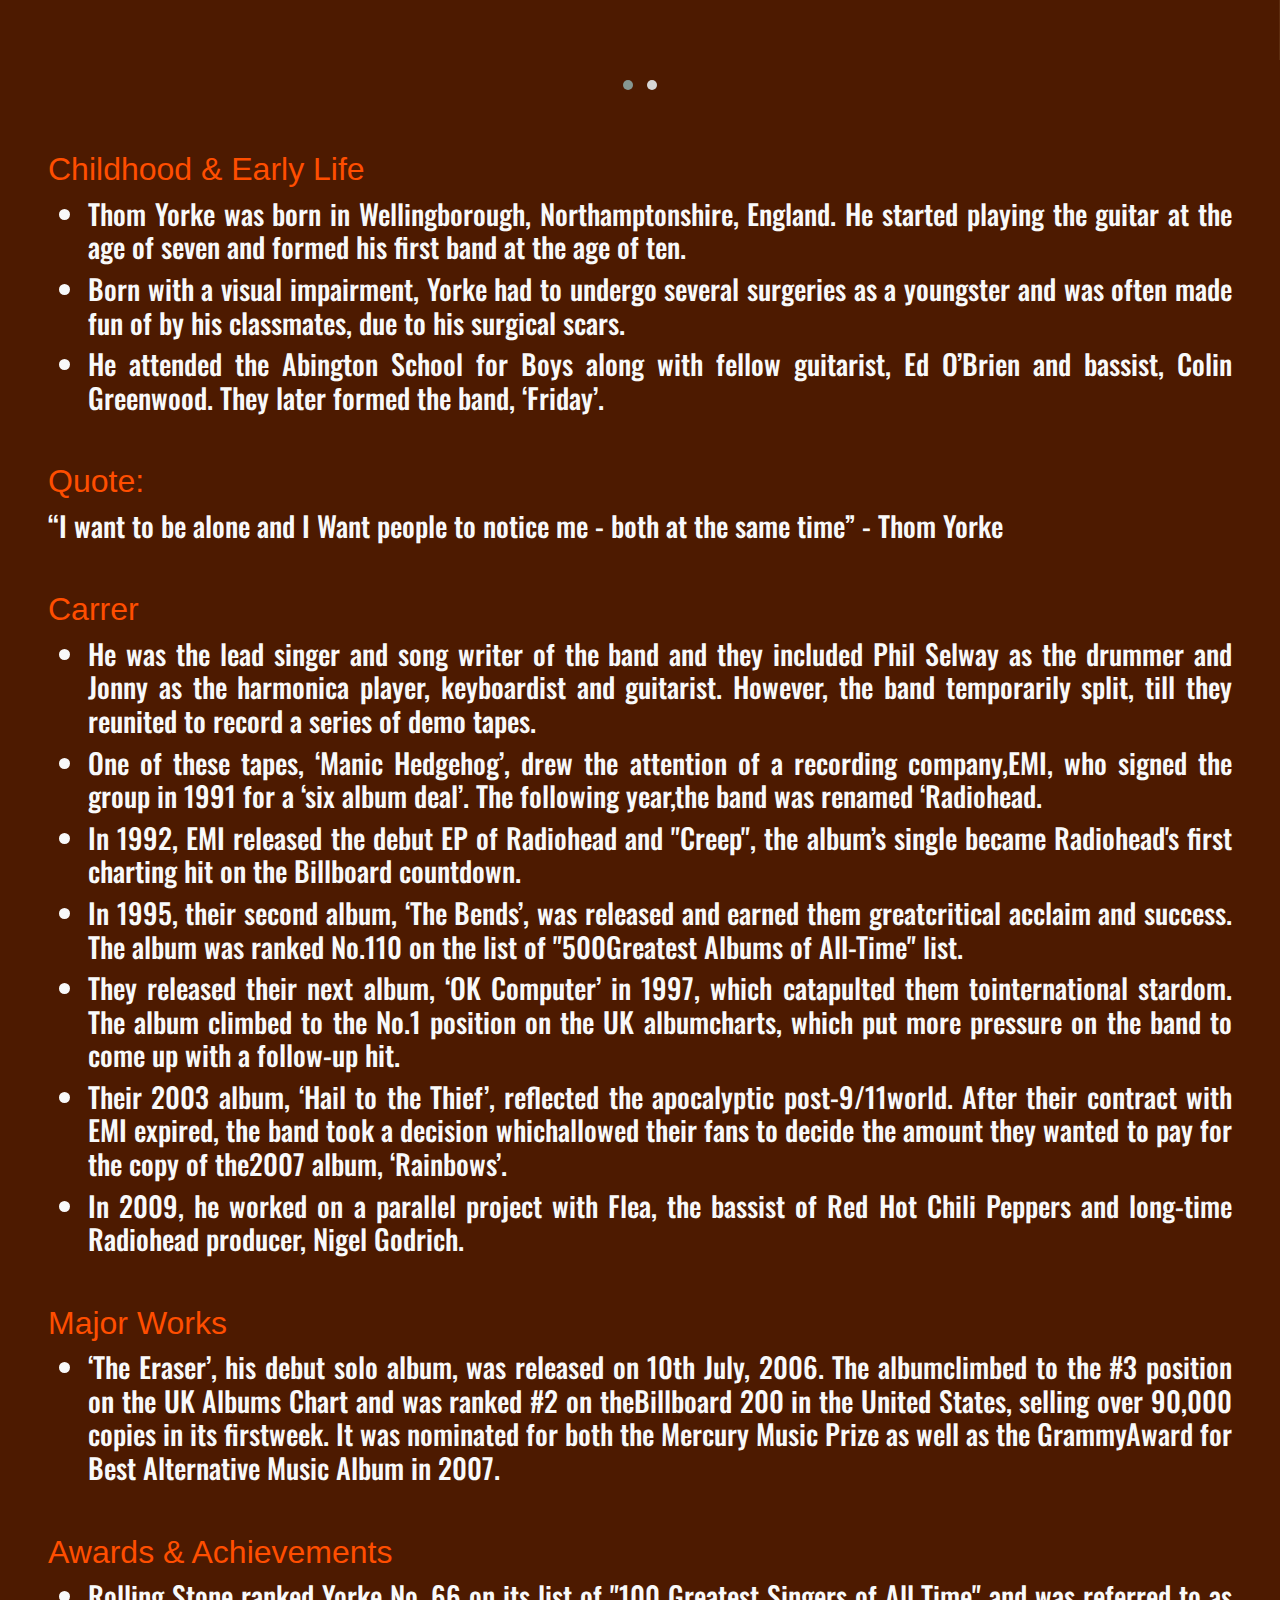
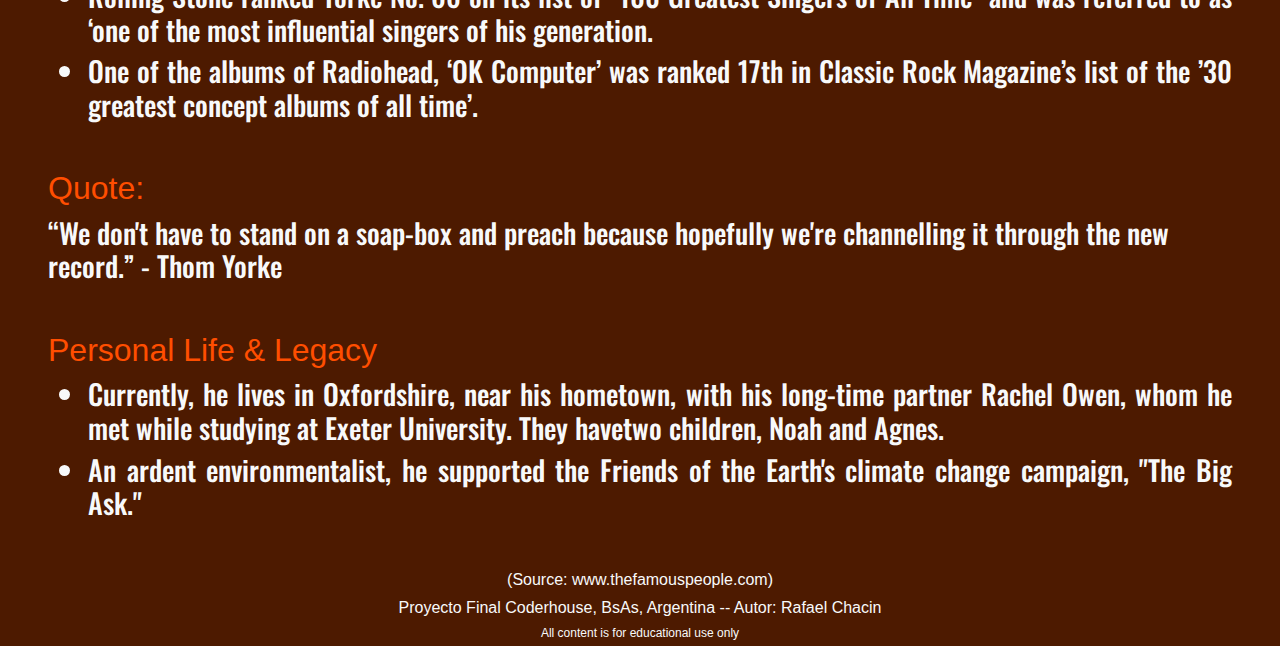
==== commit 77c20beb: "last changes" ====
--- a/biography.html
+++ b/biography.html
@@ -6,13 +6,13 @@
   <meta charset="UTF-8" />
   <meta name="viewport" content="width=device-width, initial-scale=1.0" />
   <meta http-equiv="X-UA-Compatible" content="ie=edge" />
-  <meta name="theme-color" content="#787878" />
-  <title>Biography - Thom Yorke Official Site</title>
+  <meta name="theme-color" content="#000000" />
+  <title>Biography - Thom Yorke</title>
   <link rel="shortcut icon" type="image/jpg" href="img/t-y.png" />
   <link rel="stylesheet" href="https://cdnjs.cloudflare.com/ajax/libs/font-awesome/5.11.2/css/all.css" />
-  <link rel="stylesheet" href="css/bootstrap.css" />
-  <link rel="stylesheet" href="css/bootstrap-reboot.css" />
-  <link rel="stylesheet" href="css/bootstrap-grid.css" />
+  <link rel="stylesheet" href="css/bootstrap.min.css" />
+  <link rel="stylesheet" href="css/bootstrap-reboot.min.css" />
+  <link rel="stylesheet" href="css/bootstrap-grid.min.css" />
   <link rel="stylesheet" media="screen" href="https://fontlibrary.org/face/bebas" type="text/css" />
   <link href="https://fonts.googleapis.com/css?family=Bebas+Neue|Oswald&display=swap" rel="stylesheet">
   <link rel="stylesheet" href="css/owl.carousel.min.css">
@@ -66,6 +66,11 @@
       .line,
       .ham1 {
         display: none;
+      }
+
+      .titu-color {
+        color: #ff4e00 !important;
+        text-shadow: 1px 1px 2px black;
       }
     }
   </style>
@@ -97,7 +102,7 @@
             <a class="nav-link text-light mx-3 p-0" href="music.html" id="musica">Music</a>
           </li>
           <li class="nav-item">
-            <a class="nav-link text-light mx-3 p-0" href="#" id="bio">Biography</a>
+            <a class="nav-link text-light mx-3 p-0 titu-color" href="#" id="bio">Biography</a>
           </li>
           <li class="nav-item">
             <a class="nav-link text-light mx-3 p-0" href="tours.html" id="gira">Tour</a>
@@ -137,8 +142,7 @@
       </div>
     </nav>
   </header>
-  <h2 class="text-light h2 text-center mb-0" style="margin-top: 50px;">Thom Yorke's Biography</h2>
-  <div class="container-fluid d-lg-inline-flex mt-4 text-center">
+  <div class="container-fluid d-lg-inline-flex mt-5 pt-4 text-center">
 
     <div class="ml-lg-4">
       <img class="img-fluid" style="max-height: 680px;" src="img/Thom-Yorke-755x1069.jpg" alt="Thom Yorke Main">
@@ -168,7 +172,7 @@
 
     <!--<div class="clear"></div>-->
   </div>
-  <div class="container-fluid justify-content-center h3 text-light my-3 px-lg-5"
+  <div class="container-fluid text-justify h3 text-light my-3 px-lg-5"
     style="font-family: 'Oswald', sans-serif; line-height: 2.5rem;">
     <p>A versatile English musician, Thom Yorke is a multifaceted artist best known as the vocalist, songwriter and
       pianist of the rock band Radiohead. Apart from playing the piano, he is also an expert at playing the drum and the
@@ -196,15 +200,15 @@
   <div class="container-fluid mt-5 px-lg-5">
     <p class="h2 text-left text-warning">Childhood & Early Life</p>
     <ul>
-      <li class="h3 text-light" style="font-family: 'Oswald', sans-serif;">
+      <li class="h3 text-light text-justify" style="font-family: 'Oswald', sans-serif;">
         Thom Yorke was born in Wellingborough, Northamptonshire, England. He started playing the guitar at
         the age of seven and formed his first band at the age of ten.
       </li>
-      <li class="h3 text-light" style="font-family: 'Oswald', sans-serif;">
+      <li class="h3 text-light text-justify" style="font-family: 'Oswald', sans-serif;">
         Born with a visual impairment, Yorke had to undergo several surgeries as a youngster and was often
         made fun of by his classmates, due to his surgical scars.
       </li>
-      <li class="h3 text-light" style="font-family: 'Oswald', sans-serif;">
+      <li class="h3 text-light text-justify" style="font-family: 'Oswald', sans-serif;">
         He attended the Abington School for Boys along with fellow guitarist, Ed O’Brien and bassist, Colin
         Greenwood. They later formed the band, ‘Friday’.
       </li>
@@ -212,50 +216,51 @@
   </div>
   <div class="container-fluid mt-5 px-lg-5">
     <p class="h2 text-left text-warning">Quote: </p>
-    <blockquote class="h3 text-light" style="font-family: 'Oswald', sans-serif;" cite="https://www.thefamouspeople.com/profiles/thomas-edward-yorke-3003.php">
+    <blockquote class="h3 text-light" style="font-family: 'Oswald', sans-serif;"
+      cite="https://www.thefamouspeople.com/profiles/thomas-edward-yorke-3003.php">
       <q>I want to be alone and I Want people to notice me - both at the same time</q> - Thom Yorke
     </blockquote>
   </div>
   <div class="container-fluid mt-5 px-lg-5">
     <p class="h2 text-left text-warning">Carrer</p>
     <ul>
-      <li class="h3 text-light" style="font-family: 'Oswald', sans-serif;">
+      <li class="h3 text-light text-justify" style="font-family: 'Oswald', sans-serif;">
         He was the lead singer and song writer of the band and they included Phil Selway as the drummer and
         Jonny as the harmonica player, keyboardist and guitarist. However, the band temporarily split, till
         they reunited to record a series of demo tapes.
       </li>
-      <li class="h3 text-light" style="font-family: 'Oswald', sans-serif;">
+      <li class="h3 text-light text-justify" style="font-family: 'Oswald', sans-serif;">
         One of these tapes, ‘Manic Hedgehog’, drew the attention of a recording company,EMI, who signed the
         group in 1991 for a ‘six album deal’. The following year,the band was renamed ‘Radiohead.
       </li>
-      <li class="h3 text-light" style="font-family: 'Oswald', sans-serif;">
+      <li class="h3 text-light text-justify" style="font-family: 'Oswald', sans-serif;">
         In 1992, EMI released the debut EP of Radiohead and "Creep", the album’s single became Radiohead's
         first charting hit on the Billboard countdown.
       </li>
-      <li class="h3 text-light" style="font-family: 'Oswald', sans-serif;">
+      <li class="h3 text-light text-justify" style="font-family: 'Oswald', sans-serif;">
         In 1995, their second album, ‘The Bends’, was released and earned them greatcritical acclaim and
         success. The album was ranked No.110 on the list of "500Greatest Albums of All-Time" list.
       </li>
-      <li class="h3 text-light" style="font-family: 'Oswald', sans-serif;">
+      <li class="h3 text-light text-justify" style="font-family: 'Oswald', sans-serif;">
         They released their next album, ‘OK Computer’ in 1997, which catapulted them tointernational
         stardom. The album climbed to the No.1 position on the UK albumcharts, which put more pressure on
         the band to come up with a follow-up hit.
       </li>
-      <li class="h3 text-light" style="font-family: 'Oswald', sans-serif;">
+      <li class="h3 text-light text-justify" style="font-family: 'Oswald', sans-serif;">
         Their 2003 album, ‘Hail to the Thief’, reflected the apocalyptic post-9/11world. After their
         contract with EMI expired, the band took a decision whichallowed their fans to decide the amount
         they wanted to pay for the copy of the2007 album, ‘Rainbows’.
       </li>
-      <li class="h3 text-light" style="font-family: 'Oswald', sans-serif;">
+      <li class="h3 text-light text-justify" style="font-family: 'Oswald', sans-serif;">
         In 2009, he worked on a parallel project with Flea, the bassist of Red Hot Chili Peppers and
         long-time Radiohead producer, Nigel Godrich.
       </li>
     </ul>
   </div>
-  <div class="container-fluid mt-5 px-lg-5"> 
+  <div class="container-fluid mt-5 px-lg-5">
     <p class="h2 text-left text-warning">Major Works</p>
     <ul>
-      <li class="h3 text-light" style="font-family: 'Oswald', sans-serif;">
+      <li class="h3 text-light text-justify" style="font-family: 'Oswald', sans-serif;">
         ‘The Eraser’, his debut solo album, was released on 10th July, 2006. The albumclimbed to the #3
         position on the UK Albums Chart and was ranked #2 on theBillboard 200 in the United States, selling
         over 90,000 copies in its firstweek. It was nominated for both the Mercury Music Prize as well as
@@ -266,11 +271,11 @@
   <div class="container-fluid mt-5 px-lg-5">
     <p class="h2 text-left text-warning">Awards & Achievements</p>
     <ul>
-      <li class="h3 text-light" style="font-family: 'Oswald', sans-serif;">
+      <li class="h3 text-light text-justify" style="font-family: 'Oswald', sans-serif;">
         Rolling Stone ranked Yorke No. 66 on its list of "100 Greatest Singers of All Time" and was referred
         to as ‘one of the most influential singers of his generation.
       </li>
-      <li class="h3 text-light" style="font-family: 'Oswald', sans-serif;">
+      <li class="h3 text-light text-justify" style="font-family: 'Oswald', sans-serif;">
         One of the albums of Radiohead, ‘OK Computer’ was ranked 17th in Classic Rock Magazine’s list of the
         ’30 greatest concept albums of all time’.
       </li>
@@ -278,19 +283,20 @@
   </div>
   <div class="container-fluid mt-5 px-lg-5">
     <p class="h2 text-left text-warning">Quote: </p>
-    <blockquote class="h3 text-light" style="font-family: 'Oswald', sans-serif;" cite="https://www.thefamouspeople.com/profiles/thomas-edward-yorke-3003.php">
+    <blockquote class="h3 text-light" style="font-family: 'Oswald', sans-serif;"
+      cite="https://www.thefamouspeople.com/profiles/thomas-edward-yorke-3003.php">
       <q>We don't have to stand on a soap-box and preach because hopefully we're channelling it through the
         new record.</q> - Thom Yorke
     </blockquote>
   </div>
-  <div class="container-fluid mt-5 px-lg-5">
+  <div class="container-fluid my-5 px-lg-5">
     <p class="h2 text-left text-warning">Personal Life & Legacy</p>
     <ul>
-      <li class="h3 text-light" style="font-family: 'Oswald', sans-serif;">
+      <li class="h3 text-light text-justify" style="font-family: 'Oswald', sans-serif;">
         Currently, he lives in Oxfordshire, near his hometown, with his long-time partner Rachel Owen, whom
         he met while studying at Exeter University. They havetwo children, Noah and Agnes.
       </li>
-      <li class="h3 text-light" style="font-family: 'Oswald', sans-serif;">
+      <li class="h3 text-light text-justify" style="font-family: 'Oswald', sans-serif;">
         An ardent environmentalist, he supported the Friends of the Earth's climate change campaign, "The
         Big Ask."
       </li>
@@ -300,8 +306,8 @@
   <footer class="d-flex flex-column text-center" id="rafaelch">
     <div class="nav-item px-auto text-light mb-1" style="font-size: 1rem;">
       <span class="text-light">(Source: </span><a
-      href="https://www.thefamouspeople.com/profiles/thomas-edward-yorke-3003.php"
-      target="_blank" class="text-light">www.thefamouspeople.com</a><span class="text-light">)</span>
+        href="https://www.thefamouspeople.com/profiles/thomas-edward-yorke-3003.php" target="_blank"
+        class="text-light">www.thefamouspeople.com</a><span class="text-light">)</span>
     </div>
     <div class="nav-item px-auto text-light mb-1" style="font-size: 1rem;">
       Proyecto Final Coderhouse, BsAs, Argentina -- Autor: Rafael Chacin
@@ -328,7 +334,7 @@
     $(document).ready(function () {
       $(".owl-carousel").owlCarousel();
     });
-    $("body,.navbar-dark,.navbar-nav").css("background-color", "#4d1a00");
+    $("body,.navbar-dark,.navbar-nav,.mobile-footer").css("background-color", "#4d1a00");
     $(document).ready(function () {
       $("#burger").click(function () {
         $("#navbarTogglerDemo").slideToggle(300);
@@ -379,6 +385,7 @@
       $("body").css("background-color", color);
       $(".navbar-nav").css("background-color", color);
       $(".navbar-dark").css("background-color", color);
+      $(".mobile-footer").css("background-color", color);
     }
     especial.css("font-size", "1.5rem");
 
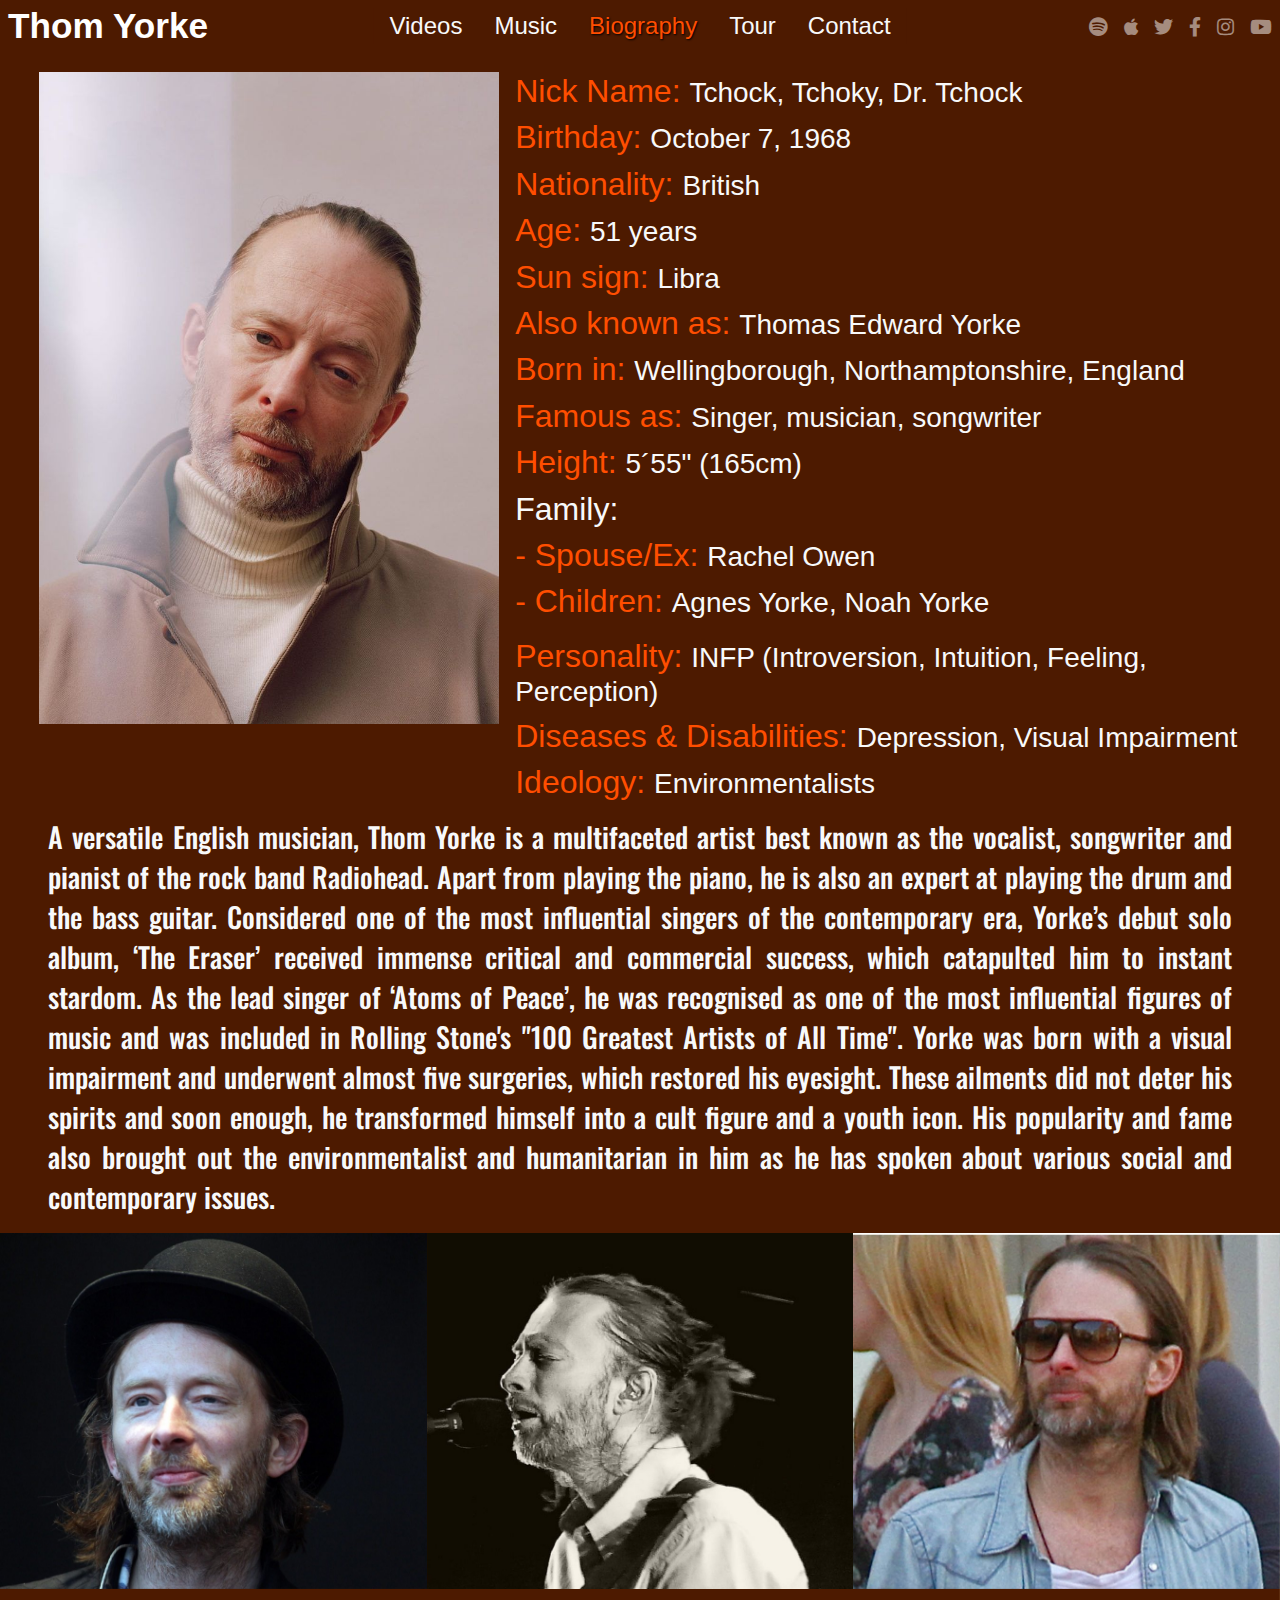
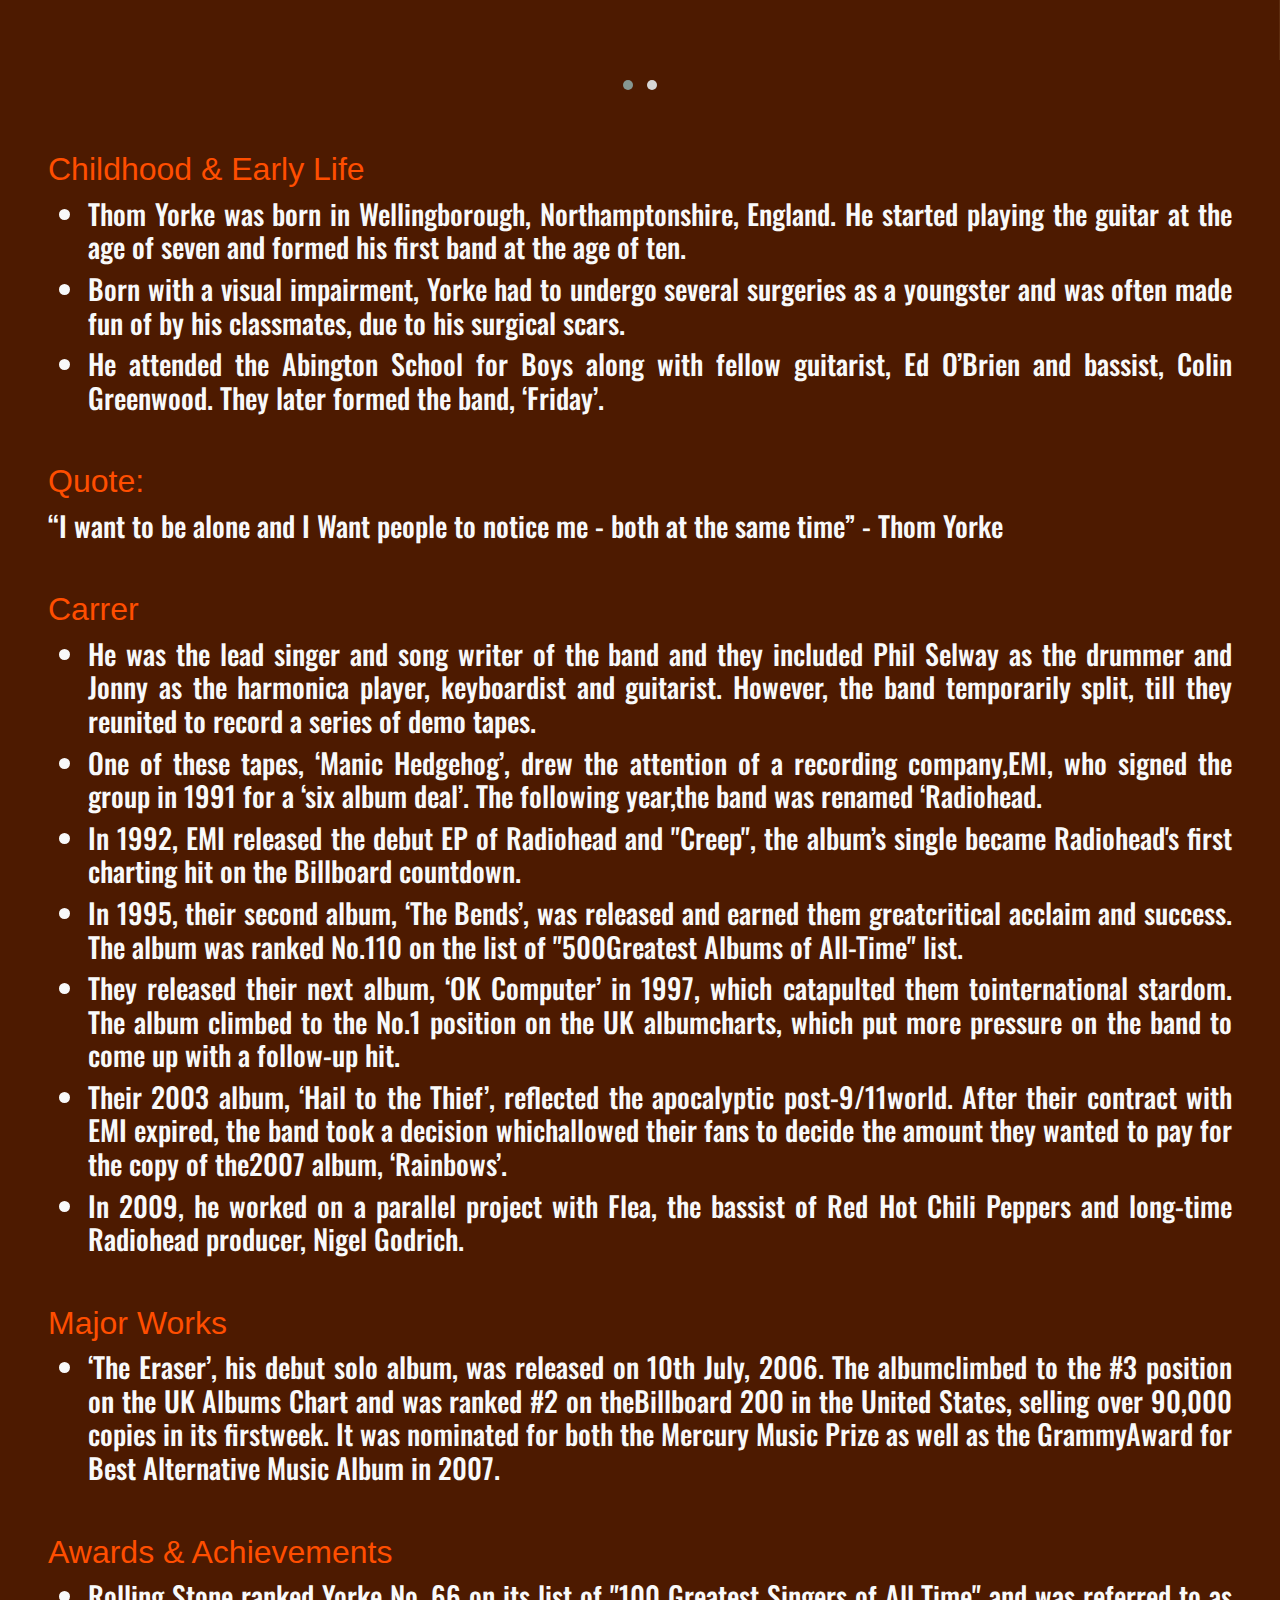
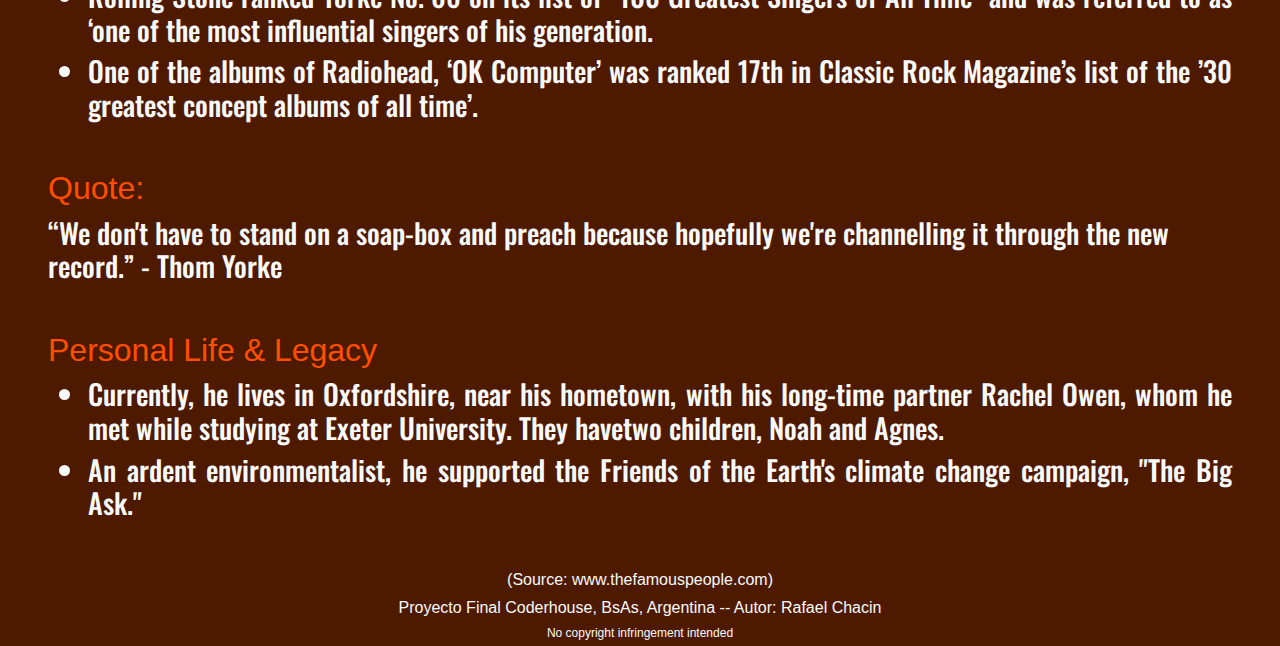
==== commit e5fd21b5: "No copyright infringement intended" ====
--- a/biography.html
+++ b/biography.html
@@ -313,7 +313,7 @@
       Proyecto Final Coderhouse, BsAs, Argentina -- Autor: Rafael Chacin
     </div>
     <div class="nav-item px-auto text-light mb-1" style="font-size: 0.75rem;">
-      All content is for educational use only
+      No copyright infringement intended
     </div>
   </footer>
 
